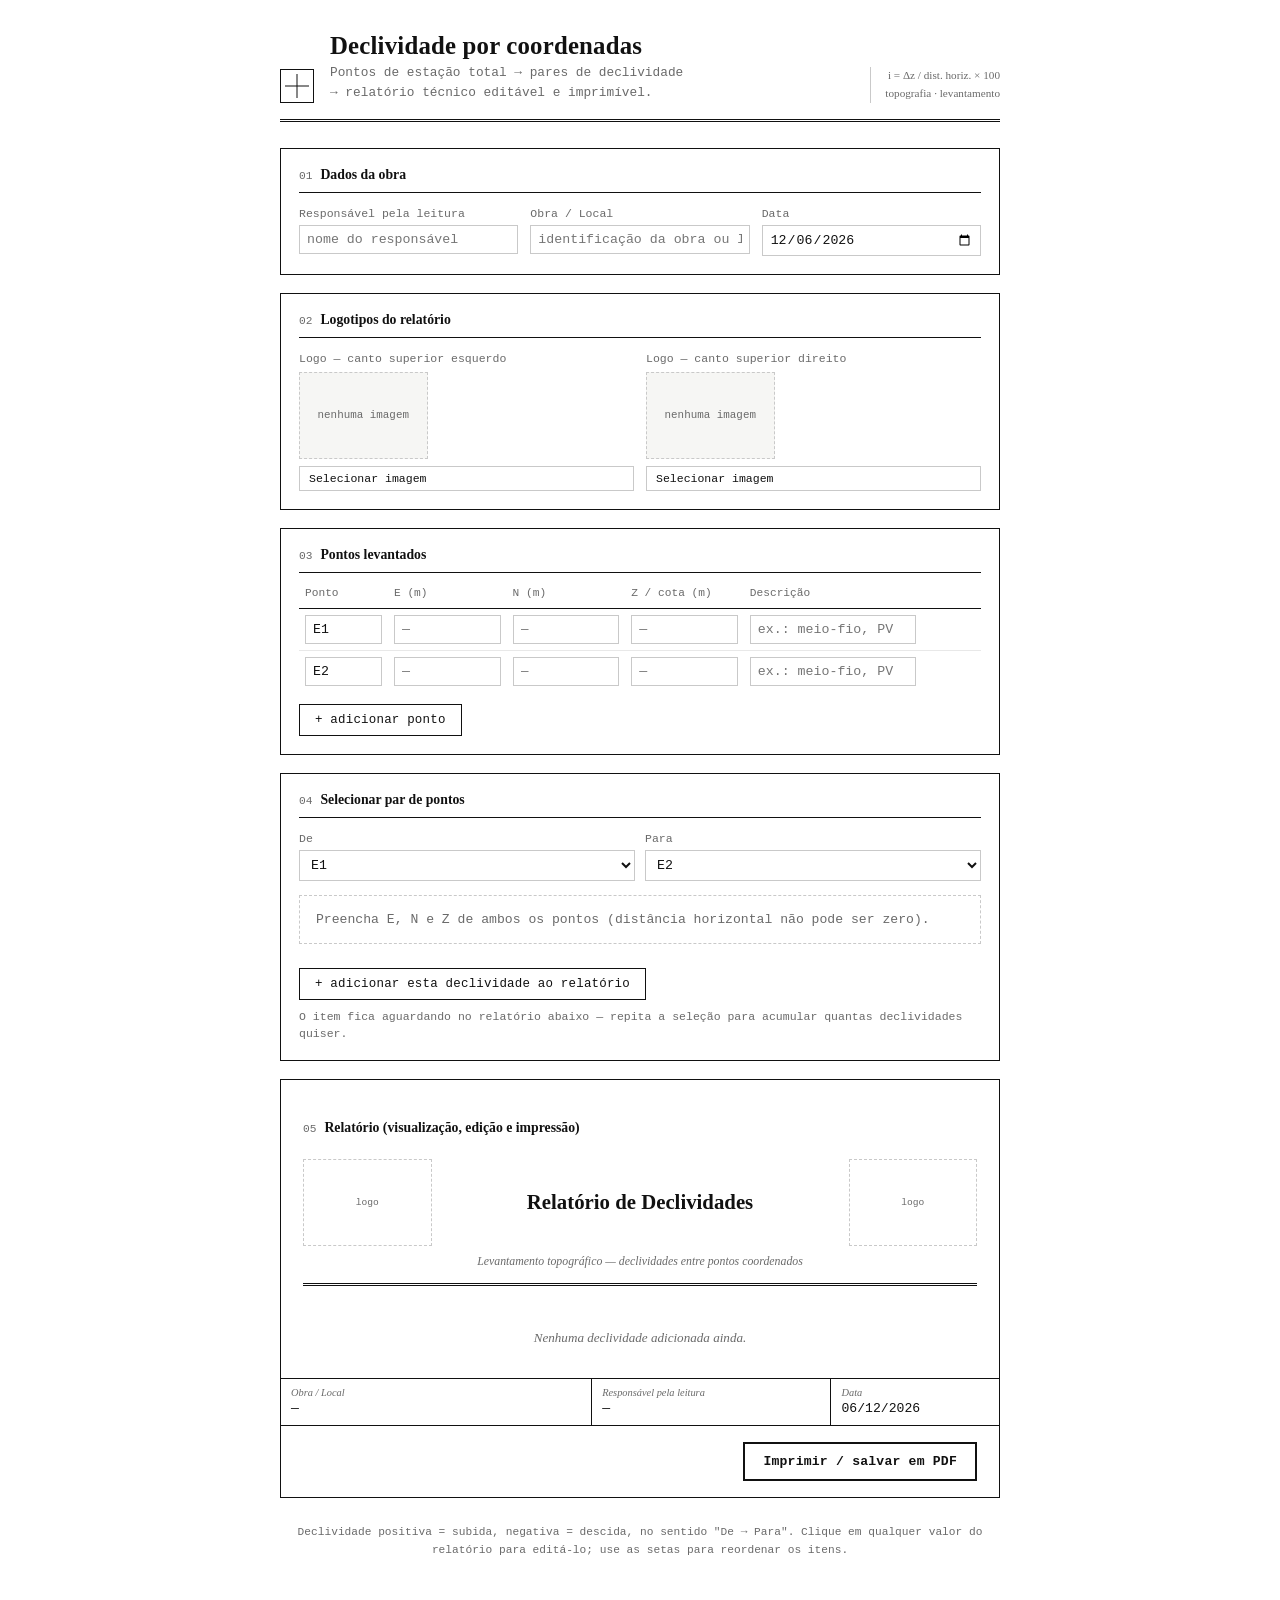
==== index.html @ 2a55e907 "Add files via upload" ====
<!DOCTYPE html>
<html lang="pt-BR">
<head>
<meta charset="UTF-8">
<title>Declividade — Estação Total</title>
<style>
  :root{
    --bg: #ffffff;
    --ink: #111111;
    --muted: #6a6a6a;
    --line: #111111;
    --line-soft: #c9c9c9;
    --hair: #e8e8e8;
    --wash: #f6f6f4;
  }
  *{box-sizing:border-box;}
  body{
    margin:0;
    background:var(--bg);
    color:var(--ink);
    font-family: 'Courier New', ui-monospace, monospace;
    padding:32px 18px 70px;
  }
  .wrap{max-width:720px;margin:0 auto;}

  header{
    margin-bottom:26px;
    padding-bottom:16px;
    border-bottom:3px double var(--line);
    display:flex;
    justify-content:space-between;
    align-items:flex-end;
    gap:16px;
    flex-wrap:wrap;
  }
  .masthead-mark{
    width:34px;height:34px;
    border:1.5px solid var(--line);
    position:relative;
    flex-shrink:0;
  }
  .masthead-mark::before, .masthead-mark::after{
    content:'';position:absolute;background:var(--line);
  }
  .masthead-mark::before{left:50%;top:4px;bottom:4px;width:1px;transform:translateX(-50%);}
  .masthead-mark::after{top:50%;left:4px;right:4px;height:1px;transform:translateY(-50%);}
  .masthead-text{flex:1;min-width:220px;}
  h1{
    font-family: Georgia, 'Times New Roman', serif;
    font-size:1.55rem;
    font-weight:700;
    color:var(--ink);
    margin:0 0 3px;
    letter-spacing:0.2px;
  }
  .sub{color:var(--muted);font-size:0.8rem;line-height:1.55;max-width:46ch;}
  .masthead-index{
    font-family:Georgia, serif;
    font-size:0.7rem;
    color:var(--muted);
    text-align:right;
    line-height:1.6;
    border-left:1px solid var(--line-soft);
    padding-left:14px;
  }

  .panel{
    background:#fff;
    border:1px solid var(--line);
    padding:18px;
    margin-bottom:18px;
  }
  .panel h2{
    font-family: Georgia, serif;
    font-size:0.86rem;
    color:var(--ink);
    margin:0 0 14px;
    font-weight:700;
    padding-bottom:9px;
    border-bottom:1px solid var(--line);
    display:flex;
    align-items:baseline;
    gap:8px;
  }
  .panel h2 .n{
    font-size:0.7rem;
    color:var(--muted);
    font-weight:400;
    font-family:'Courier New', monospace;
  }

  .field-grid{display:flex;gap:12px;flex-wrap:wrap;}
  .field-grid label{
    display:flex;flex-direction:column;gap:5px;
    font-size:0.72rem;color:var(--muted);
    flex:1;min-width:170px;
  }

  .logo-field{display:flex;flex-direction:column;gap:7px;flex:1;min-width:200px;}
  .logo-field-label{font-size:0.72rem;color:var(--muted);}
  .logo-preview{
    width:3.4cm;height:2.3cm;
    border:1px dashed var(--line-soft);
    background:var(--wash);
    display:flex;align-items:center;justify-content:center;overflow:hidden;
  }
  .logo-preview img{max-width:100%;max-height:100%;object-fit:contain;}
  .logo-preview .placeholder{font-size:0.68rem;color:var(--muted);text-align:center;padding:4px;}

  table{width:100%;border-collapse:collapse;font-size:0.83rem;}
  th{
    text-align:left;
    color:var(--muted);
    font-weight:400;
    font-size:0.7rem;
    padding:0 6px 9px;
    border-bottom:1.5px solid var(--line);
  }
  td{padding:6px 6px;}
  tr + tr td{border-top:1px solid var(--hair);}
  input[type=text], input[type=number], input[type=date]{
    width:100%;
    background:#fff;
    border:1px solid var(--line-soft);
    color:var(--ink);
    padding:6px 7px;
    font-family:inherit;
    font-size:0.83rem;
  }
  input:focus{outline:none;border-color:var(--ink);}
  .id-col{width:12%;}
  .num-col{width:16%;}
  .desc-col{width:24%;}
  .rm-col{width:8%;text-align:center;}
  button{
    font-family:inherit;
    cursor:pointer;
    border:1px solid var(--line);
    background:#fff;
    color:var(--ink);
  }
  .rm-btn{
    background:none;border:1px solid var(--line-soft);color:var(--ink);font-size:0.85rem;padding:2px 8px;
  }
  .rm-btn:hover{background:var(--ink);color:#fff;}
  .add-btn{
    margin-top:12px;
    padding:8px 15px;
    font-size:0.78rem;
    color:var(--ink);
    border:1px solid var(--line);
    letter-spacing:0.2px;
  }
  .add-btn:hover{background:var(--ink);color:#fff;}

  .pair-select{display:flex;gap:10px;margin-bottom:14px;flex-wrap:wrap;}
  .pair-select label{display:flex;flex-direction:column;gap:5px;font-size:0.72rem;color:var(--muted);flex:1;min-width:130px;}
  select{
    background:#fff;border:1px solid var(--line-soft);color:var(--ink);
    padding:6px 7px;font-family:inherit;font-size:0.83rem;
  }

  .result{
    background:var(--wash);
    border:1px solid var(--line-soft);
    padding:16px;
    margin-bottom:12px;
  }
  .result.empty{color:var(--muted);font-size:0.82rem;background:none;border-style:dashed;}
  .result-row{
    display:flex;justify-content:space-between;
    padding:6px 0;
    font-size:0.83rem;
    border-bottom:1px solid var(--hair);
  }
  .result-row:last-child{border-bottom:none;}
  .result-row .label{color:var(--muted);}
  .result-row .val{color:var(--ink);font-weight:600;}
  .headline{
    font-family:Georgia, serif;
    font-size:2.15rem;
    color:var(--ink);
    text-align:center;
    padding:2px 0 4px;
    line-height:1;
    letter-spacing:-0.5px;
  }
  .headline .unit{font-size:1.05rem;color:var(--muted);margin-left:4px;font-family:'Courier New', monospace;}
  .dir{
    text-align:center;
    font-size:0.74rem;
    color:var(--muted);
    margin-bottom:14px;
    font-style:italic;
    font-family:Georgia, serif;
  }

  .hint{font-size:0.72rem;color:var(--muted);margin-top:8px;line-height:1.5;}

  #reportPanel{padding:0;border:1.5px solid var(--line);}
  .report-inner{padding:22px 22px 0;}
  .report-header{
    margin-bottom:18px;
    padding-bottom:14px;
    border-bottom:3px double var(--line);
  }
  .report-header-top{
    display:flex;
    align-items:center;
    gap:14px;
    margin-bottom:8px;
  }
  .report-logo-box{
    flex:0 0 3.4cm;
    width:3.4cm;height:2.3cm;
    border:1px dashed var(--line-soft);
    display:flex;align-items:center;justify-content:center;overflow:hidden;
  }
  .report-logo-box img{max-width:100%;max-height:100%;object-fit:contain;}
  .report-logo-box .placeholder{font-size:0.6rem;color:var(--muted);}
  .report-title-wrap{flex:1;text-align:center;}
  .report-title{
    font-family:Georgia, serif;font-size:1.3rem;font-weight:700;
    outline:none;border-bottom:1px dashed transparent;
    display:inline-block;
  }
  .report-title:hover, .report-title:focus{border-bottom-color:var(--line-soft);}
  .report-sub{font-size:0.74rem;color:var(--muted);font-style:italic;font-family:Georgia,serif;text-align:center;}

  .entry{
    border:1px solid var(--line);
    margin-bottom:16px;
    page-break-inside:avoid;
  }
  .entry-head{
    display:flex;justify-content:space-between;align-items:center;
    background:var(--wash);
    padding:8px 12px;
    border-bottom:1px solid var(--line);
  }
  .entry-head-left{display:flex;align-items:baseline;gap:9px;}
  .entry-num{
    font-family:Georgia, serif;font-size:0.72rem;color:var(--muted);
    border:1px solid var(--line-soft);
    padding:1px 6px;
  }
  .entry-title{
    font-weight:700;font-size:0.88rem;font-family:Georgia,serif;
    outline:none;border-bottom:1px dashed transparent;
  }
  .entry-title:hover, .entry-title:focus{border-bottom-color:var(--line-soft);}
  .entry-controls{display:flex;gap:4px;}
  .entry-controls button{
    padding:3px 8px;font-size:0.74rem;border:1px solid var(--line-soft);background:#fff;
  }
  .entry-controls button:hover{background:var(--ink);color:#fff;}
  .entry-body{padding:12px 14px 14px;}
  .entry-grid{
    display:grid;
    grid-template-columns:1fr 1fr;
    gap:0 18px;
  }
  .entry-row{
    display:flex;justify-content:space-between;gap:10px;
    font-size:0.81rem;padding:5px 0;
    border-bottom:1px solid var(--hair);
  }
  .entry-row.full{grid-column:1 / -1;}
  .entry-row .label{color:var(--muted);white-space:nowrap;}
  .entry-row .val{
    color:var(--ink);font-weight:600;text-align:right;
    outline:none;border-bottom:1px dashed transparent;min-width:40px;
  }
  .entry-row .val:hover, .entry-row .val:focus{border-bottom-color:var(--line-soft);}

  .entry-extra{
    margin-top:12px;
    display:flex;
    gap:14px;
    flex-wrap:wrap;
  }
  .entry-note-wrap{flex:1;min-width:220px;display:flex;flex-direction:column;gap:6px;}
  .entry-note-label{font-size:0.7rem;color:var(--muted);font-family:Georgia,serif;font-style:italic;}
  .entry-note{
    font-size:0.8rem;color:var(--ink);
    border:1px dashed var(--line-soft);padding:9px 10px;min-height:22px;outline:none;
    flex:1;
  }
  .entry-note:empty:before{content:'observações (clique para editar)';color:var(--muted);}

  .photo-wrap{display:flex;flex-direction:column;gap:6px;}
  .photo-label{font-size:0.7rem;color:var(--muted);font-family:Georgia,serif;font-style:italic;}
  .photo-box{
    width:9cm;height:6cm;
    max-width:100%;
    border:1px solid var(--line);
    background:var(--wash);
    display:flex;align-items:center;justify-content:center;
    overflow:hidden;
    position:relative;
  }
  .photo-box img{width:100%;height:100%;object-fit:cover;display:block;}
  .photo-box .placeholder{color:var(--muted);font-size:0.72rem;text-align:center;padding:8px;}
  .photo-controls{display:flex;gap:6px;flex-wrap:wrap;}
  .photo-controls label.btn, .photo-controls button{
    font-size:0.72rem;padding:5px 9px;border:1px solid var(--line-soft);background:#fff;cursor:pointer;color:var(--ink);
  }
  .photo-controls label.btn:hover, .photo-controls button:hover{background:var(--ink);color:#fff;}
  .photo-controls input[type=file]{display:none;}

  .report-empty{color:var(--muted);font-size:0.82rem;text-align:center;padding:26px 0;font-style:italic;font-family:Georgia,serif;}

  .title-block{
    border-top:1.5px solid var(--line);
    display:grid;
    grid-template-columns:1.3fr 1fr 0.7fr;
    margin-top:6px;
  }
  .title-block .tb-cell{
    border-right:1px solid var(--line);
    border-bottom:1px solid var(--line);
    padding:8px 10px;
  }
  .title-block .tb-cell:last-child{border-right:none;}
  .tb-label{font-size:0.65rem;color:var(--muted);margin-bottom:3px;font-family:Georgia,serif;font-style:italic;}
  .tb-val{font-size:0.82rem;color:var(--ink);outline:none;border-bottom:1px dashed transparent;min-height:16px;}
  .tb-val:hover, .tb-val:focus{border-bottom-color:var(--line-soft);}

  .print-bar{
    padding:16px 22px;
    display:flex;
    justify-content:flex-end;
  }
  .print-btn{
    padding:10px 18px;
    font-size:0.82rem;
    font-weight:700;
    border:2px solid var(--line);
    letter-spacing:0.2px;
  }
  .print-btn:hover{background:var(--ink);color:#fff;}

  footer{color:var(--muted);font-size:0.7rem;text-align:center;margin-top:26px;line-height:1.6;}

  @page{
    size: A4;
    margin: 16mm 14mm;
  }
  @media print{
    *{-webkit-print-color-adjust:exact;print-color-adjust:exact;}
    html, body{width:210mm;background:#fff;}
    body{padding:0;margin:0;font-size:10.5pt;}
    .wrap{max-width:none;width:100%;margin:0;}
    .no-print{display:none !important;}
    .panel{border:none;padding:0;margin:0;}
    header{display:none;}
    .entry-controls{display:none !important;}
    #reportPanel{border:none;}
    .report-inner{padding:0;}
    .report-header{page-break-after:avoid;}
    .report-title, .entry-title, .val, .tb-val, .entry-note{border-bottom:none !important;}
    .entry{border:1px solid #000;page-break-inside:avoid;break-inside:avoid;}
    .entry-head{background:#fff;}
    .print-bar{display:none;}
    .photo-box{background:#fff;}
    .photo-wrap, .entry-note-wrap{page-break-inside:avoid;break-inside:avoid;}
    .entry-extra{flex-wrap:wrap;}
    .title-block{page-break-inside:avoid;break-inside:avoid;}
    .headline{font-size:1.7rem;}
    .report-logo-box{border:none;}
    .report-logo-box .placeholder{display:none;}
  }
</style>
</head>
<body>
<div class="wrap">
  <header>
    <div class="masthead-mark"></div>
    <div class="masthead-text">
      <h1>Declividade por coordenadas</h1>
      <div class="sub">Pontos de estação total → pares de declividade → relatório técnico editável e imprimível.</div>
    </div>
    <div class="masthead-index">i = Δz / dist. horiz. × 100<br>topografia · levantamento</div>
  </header>

  <div class="panel no-print">
    <h2><span class="n">01</span>Dados da obra</h2>
    <div class="field-grid">
      <label>Responsável pela leitura
        <input type="text" id="inpResponsavel" placeholder="nome do responsável">
      </label>
      <label>Obra / Local
        <input type="text" id="inpObra" placeholder="identificação da obra ou local">
      </label>
      <label>Data
        <input type="date" id="inpData">
      </label>
    </div>
  </div>

  <div class="panel no-print">
    <h2><span class="n">02</span>Logotipos do relatório</h2>
    <div class="field-grid">
      <div class="logo-field">
        <div class="logo-field-label">Logo — canto superior esquerdo</div>
        <div class="logo-preview" id="logoLeftPreview"><span class="placeholder">nenhuma imagem</span></div>
        <div class="photo-controls">
          <label class="btn">Selecionar imagem
            <input type="file" accept="image/*" id="logoLeftInput">
          </label>
          <button type="button" id="logoLeftRemove" style="display:none;">Remover</button>
        </div>
      </div>
      <div class="logo-field">
        <div class="logo-field-label">Logo — canto superior direito</div>
        <div class="logo-preview" id="logoRightPreview"><span class="placeholder">nenhuma imagem</span></div>
        <div class="photo-controls">
          <label class="btn">Selecionar imagem
            <input type="file" accept="image/*" id="logoRightInput">
          </label>
          <button type="button" id="logoRightRemove" style="display:none;">Remover</button>
        </div>
      </div>
    </div>
  </div>

  <div class="panel no-print">
    <h2><span class="n">03</span>Pontos levantados</h2>
    <table>
      <thead>
        <tr>
          <th class="id-col">Ponto</th>
          <th class="num-col">E (m)</th>
          <th class="num-col">N (m)</th>
          <th class="num-col">Z / cota (m)</th>
          <th class="desc-col">Descrição</th>
          <th class="rm-col"></th>
        </tr>
      </thead>
      <tbody id="pointsBody"></tbody>
    </table>
    <button class="add-btn" id="addPoint">+ adicionar ponto</button>
  </div>

  <div class="panel no-print">
    <h2><span class="n">04</span>Selecionar par de pontos</h2>
    <div class="pair-select">
      <label>De
        <select id="selA"></select>
      </label>
      <label>Para
        <select id="selB"></select>
      </label>
    </div>
    <div class="result empty" id="pairResult">Cadastre pelo menos 2 pontos com E, N e Z preenchidos.</div>
    <button class="add-btn" id="addToReport">+ adicionar esta declividade ao relatório</button>
    <div class="hint">O item fica aguardando no relatório abaixo — repita a seleção para acumular quantas declividades quiser.</div>
  </div>

  <div class="panel" id="reportPanel">
    <div class="report-inner">
      <h2 class="no-print" style="border:none;padding-top:18px;"><span class="n">05</span>Relatório (visualização, edição e impressão)</h2>
      <div class="report-header">
        <div class="report-header-top">
          <div class="report-logo-box" id="reportLogoLeft"><span class="placeholder">logo</span></div>
          <div class="report-title-wrap">
            <div class="report-title" contenteditable="true">Relatório de Declividades</div>
          </div>
          <div class="report-logo-box" id="reportLogoRight"><span class="placeholder">logo</span></div>
        </div>
        <div class="report-sub">Levantamento topográfico — declividades entre pontos coordenados</div>
      </div>
      <div id="entriesList"></div>
      <div class="report-empty" id="reportEmptyMsg">Nenhuma declividade adicionada ainda.</div>
    </div>
    <div class="title-block" id="titleBlock">
      <div class="tb-cell">
        <div class="tb-label">Obra / Local</div>
        <div class="tb-val" contenteditable="true" id="tbObra">—</div>
      </div>
      <div class="tb-cell">
        <div class="tb-label">Responsável pela leitura</div>
        <div class="tb-val" contenteditable="true" id="tbResp">—</div>
      </div>
      <div class="tb-cell">
        <div class="tb-label">Data</div>
        <div class="tb-val" contenteditable="true" id="tbData">—</div>
      </div>
    </div>
    <div class="print-bar no-print">
      <button class="print-btn" id="printBtn">Imprimir / salvar em PDF</button>
    </div>
  </div>

  <footer class="no-print">Declividade positiva = subida, negativa = descida, no sentido "De → Para". Clique em qualquer valor do relatório para editá-lo; use as setas para reordenar os itens.</footer>
</div>

<script>
let points = [
  {id:'E1', e:'', n:'', z:'', desc:''},
  {id:'E2', e:'', n:'', z:'', desc:''}
];
let entries = [];
let entryCounter = 0;

const pointsBody = document.getElementById('pointsBody');
const addBtn = document.getElementById('addPoint');
const selA = document.getElementById('selA');
const selB = document.getElementById('selB');
const pairResult = document.getElementById('pairResult');
const addToReportBtn = document.getElementById('addToReport');
const entriesList = document.getElementById('entriesList');
const reportEmptyMsg = document.getElementById('reportEmptyMsg');
const printBtn = document.getElementById('printBtn');

const inpResponsavel = document.getElementById('inpResponsavel');
const inpObra = document.getElementById('inpObra');
const inpData = document.getElementById('inpData');
const tbObra = document.getElementById('tbObra');
const tbResp = document.getElementById('tbResp');
const tbData = document.getElementById('tbData');

const todayISO = new Date().toISOString().slice(0,10);
inpData.value = todayISO;
tbData.textContent = new Date().toLocaleDateString('pt-BR');

function syncTitleBlock(){
  tbObra.textContent = inpObra.value.trim() || '—';
  tbResp.textContent = inpResponsavel.value.trim() || '—';
  if(inpData.value){
    const [y,m,d] = inpData.value.split('-');
    tbData.textContent = `${d}/${m}/${y}`;
  } else {
    tbData.textContent = '—';
  }
}
inpResponsavel.addEventListener('input', syncTitleBlock);
inpObra.addEventListener('input', syncTitleBlock);
inpData.addEventListener('input', syncTitleBlock);
syncTitleBlock();

function setupLogoField(inputId, removeId, previewId, reportBoxId){
  const input = document.getElementById(inputId);
  const removeBtn = document.getElementById(removeId);
  const preview = document.getElementById(previewId);
  const reportBox = document.getElementById(reportBoxId);

  function apply(dataUrl){
    if(dataUrl){
      preview.innerHTML = `<img src="${dataUrl}" alt="logo">`;
      reportBox.innerHTML = `<img src="${dataUrl}" alt="logo">`;
      removeBtn.style.display = '';
    } else {
      preview.innerHTML = `<span class="placeholder">nenhuma imagem</span>`;
      reportBox.innerHTML = `<span class="placeholder">logo</span>`;
      removeBtn.style.display = 'none';
    }
  }

  input.addEventListener('change', e => {
    const file = e.target.files[0];
    if(!file) return;
    const reader = new FileReader();
    reader.onload = ev => apply(ev.target.result);
    reader.readAsDataURL(file);
  });

  removeBtn.addEventListener('click', () => {
    input.value = '';
    apply(null);
  });
}

setupLogoField('logoLeftInput', 'logoLeftRemove', 'logoLeftPreview', 'reportLogoLeft');
setupLogoField('logoRightInput', 'logoRightRemove', 'logoRightPreview', 'reportLogoRight');

function renderTable(){
  pointsBody.innerHTML = '';
  points.forEach((p, i) => {
    const tr = document.createElement('tr');
    tr.innerHTML = `
      <td><input type="text" data-i="${i}" data-f="id" value="${p.id}"></td>
      <td><input type="number" step="any" data-i="${i}" data-f="e" value="${p.e}" placeholder="—"></td>
      <td><input type="number" step="any" data-i="${i}" data-f="n" value="${p.n}" placeholder="—"></td>
      <td><input type="number" step="any" data-i="${i}" data-f="z" value="${p.z}" placeholder="—"></td>
      <td><input type="text" data-i="${i}" data-f="desc" value="${p.desc}" placeholder="ex.: meio-fio, PV"></td>
      <td class="rm-col">${points.length > 2 ? `<button class="rm-btn" data-i="${i}">✕</button>` : ''}</td>
    `;
    pointsBody.appendChild(tr);
  });

  pointsBody.querySelectorAll('input').forEach(inp => {
    inp.addEventListener('input', e => {
      const i = +e.target.dataset.i;
      const f = e.target.dataset.f;
      points[i][f] = e.target.value;
      if(f !== 'id' && f !== 'desc'){ recomputePair(); }
      if(f === 'id'){ renderSelects(); }
    });
  });
  pointsBody.querySelectorAll('.rm-btn').forEach(btn => {
    btn.addEventListener('click', e => {
      const i = +e.target.dataset.i;
      points.splice(i,1);
      renderTable();
      renderSelects();
      recomputePair();
    });
  });
}

function renderSelects(){
  const prevA = selA.value, prevB = selB.value;
  const opts = points.map((p,i) => `<option value="${i}">${p.id || '(sem nome) #'+(i+1)}</option>`).join('');
  selA.innerHTML = opts;
  selB.innerHTML = opts;
  if(points.length > 1){
    selA.value = prevA && +prevA < points.length ? prevA : 0;
    selB.value = prevB && +prevB < points.length ? prevB : points.length - 1;
  }
}

function calc(p1, p2){
  const e1=parseFloat(p1.e), n1=parseFloat(p1.n), z1=parseFloat(p1.z);
  const e2=parseFloat(p2.e), n2=parseFloat(p2.n), z2=parseFloat(p2.z);
  if([e1,n1,z1,e2,n2,z2].some(v => isNaN(v))) return null;
  const dE = e2-e1, dN = n2-n1, dZ = z2-z1;
  const distH = Math.sqrt(dE*dE + dN*dN);
  if(distH === 0) return null;
  const distIncl = Math.sqrt(distH*distH + dZ*dZ);
  const pct = (dZ/distH)*100;
  const deg = Math.atan(dZ/distH) * 180 / Math.PI;
  return {dE,dN,dZ,distH,distIncl,pct,deg};
}

function fmt(n, d=3){ return n.toFixed(d); }

let currentPairCalc = null;

function recomputePair(){
  const iA = +selA.value, iB = +selB.value;
  const pA = points[iA], pB = points[iB];
  currentPairCalc = null;
  if(!pA || !pB || isNaN(iA) || isNaN(iB)){
    pairResult.className = 'result empty';
    pairResult.innerHTML = 'Selecione dois pontos válidos.';
    return;
  }
  const r = calc(pA, pB);
  if(!r){
    pairResult.className = 'result empty';
    pairResult.innerHTML = 'Preencha E, N e Z de ambos os pontos (distância horizontal não pode ser zero).';
    return;
  }
  currentPairCalc = {r, pA:{...pA}, pB:{...pB}};
  const dirLabel = r.pct > 0 ? 'subida' : (r.pct < 0 ? 'descida' : 'nível');
  pairResult.className = 'result';
  pairResult.innerHTML = `
    <div class="headline">${fmt(Math.abs(r.pct),2)}<span class="unit">%</span></div>
    <div class="dir">${dirLabel} de ${pA.id || iA} para ${pB.id || iB}</div>
    <div class="result-row"><span class="label">Ângulo (inclinação)</span><span class="val">${fmt(r.deg,2)}°</span></div>
    <div class="result-row"><span class="label">Desnível (Δz)</span><span class="val">${fmt(r.dZ,3)} m</span></div>
    <div class="result-row"><span class="label">Distância horizontal</span><span class="val">${fmt(r.distH,3)} m</span></div>
    <div class="result-row"><span class="label">Distância horizontal inclinada</span><span class="val">${fmt(r.distIncl,3)} m</span></div>
  `;
}

function addToReport(){
  if(!currentPairCalc) return;
  entryCounter++;
  const {r, pA, pB} = currentPairCalc;
  entries.push({
    key: entryCounter,
    idA: pA.id, idB: pB.id,
    eA: pA.e, nA: pA.n, zA: pA.z, descA: pA.desc,
    eB: pB.e, nB: pB.n, zB: pB.z, descB: pB.desc,
    pct: r.pct, deg: r.deg, dZ: r.dZ, distH: r.distH, distIncl: r.distIncl,
    note: '',
    photo: null
  });
  renderEntries();
}

function moveEntry(idx, dir){
  const newIdx = idx + dir;
  if(newIdx < 0 || newIdx >= entries.length) return;
  const tmp = entries[idx];
  entries[idx] = entries[newIdx];
  entries[newIdx] = tmp;
  renderEntries();
}

function removeEntry(idx){
  entries.splice(idx,1);
  renderEntries();
}

function renderEntries(){
  entriesList.innerHTML = '';
  reportEmptyMsg.style.display = entries.length ? 'none' : 'block';

  entries.forEach((en, idx) => {
    const dirLabel = en.pct > 0 ? 'subida' : (en.pct < 0 ? 'descida' : 'nível');
    const descA = en.descA ? ` (${en.descA})` : '';
    const descB = en.descB ? ` (${en.descB})` : '';
    const div = document.createElement('div');
    div.className = 'entry';
    div.innerHTML = `
      <div class="entry-head">
        <div class="entry-head-left">
          <span class="entry-num">Nº ${String(idx+1).padStart(2,'0')}</span>
          <div class="entry-title" contenteditable="true">${en.idA} → ${en.idB}</div>
        </div>
        <div class="entry-controls no-print">
          <button data-act="up" data-idx="${idx}" title="Mover para cima">↑</button>
          <button data-act="down" data-idx="${idx}" title="Mover para baixo">↓</button>
          <button data-act="del" data-idx="${idx}" title="Remover">✕</button>
        </div>
      </div>
      <div class="entry-body">
        <div class="entry-grid">
          <div class="entry-row full"><span class="label">Coordenadas ${en.idA}${descA}</span><span class="val" contenteditable="true">E ${fmt(+en.eA,3)} / N ${fmt(+en.nA,3)} / Z ${fmt(+en.zA,3)}</span></div>
          <div class="entry-row full"><span class="label">Coordenadas ${en.idB}${descB}</span><span class="val" contenteditable="true">E ${fmt(+en.eB,3)} / N ${fmt(+en.nB,3)} / Z ${fmt(+en.zB,3)}</span></div>
          <div class="entry-row"><span class="label">Declividade</span><span class="val" contenteditable="true">${en.pct>0?'+':''}${fmt(en.pct,2)}%</span></div>
          <div class="entry-row"><span class="label">Sentido</span><span class="val" contenteditable="true">${dirLabel}</span></div>
          <div class="entry-row"><span class="label">Inclinação</span><span class="val" contenteditable="true">${fmt(en.deg,2)}°</span></div>
          <div class="entry-row"><span class="label">Desnível (Δz)</span><span class="val" contenteditable="true">${fmt(en.dZ,3)} m</span></div>
          <div class="entry-row"><span class="label">Dist. horizontal</span><span class="val" contenteditable="true">${fmt(en.distH,3)} m</span></div>
          <div class="entry-row"><span class="label">Dist. horiz. inclinada</span><span class="val" contenteditable="true">${fmt(en.distIncl,3)} m</span></div>
        </div>
        <div class="entry-extra">
          <div class="entry-note-wrap">
            <div class="entry-note-label">Observações</div>
            <div class="entry-note" contenteditable="true">${en.note || ''}</div>
          </div>
          <div class="photo-wrap">
            <div class="photo-label">Foto (9 × 6 cm)</div>
            <div class="photo-box" data-idx="${idx}">
              ${en.photo ? `<img src="${en.photo}" alt="Foto do trecho">` : `<span class="placeholder">Nenhuma foto</span>`}
            </div>
            <div class="photo-controls no-print">
              <label class="btn">Câmera
                <input type="file" accept="image/*" capture="environment" data-idx="${idx}" data-mode="camera">
              </label>
              <label class="btn">Arquivo
                <input type="file" accept="image/*" data-idx="${idx}" data-mode="file">
              </label>
              ${en.photo ? `<button data-act="rmphoto" data-idx="${idx}" type="button">Remover foto</button>` : ''}
            </div>
          </div>
        </div>
      </div>
    `;
    entriesList.appendChild(div);
  });

  entriesList.querySelectorAll('button[data-act]').forEach(btn => {
    btn.addEventListener('click', e => {
      const idx = +e.target.dataset.idx;
      const act = e.target.dataset.act;
      if(act === 'up') moveEntry(idx, -1);
      else if(act === 'down') moveEntry(idx, 1);
      else if(act === 'del') removeEntry(idx);
      else if(act === 'rmphoto'){ entries[idx].photo = null; renderEntries(); }
    });
  });

  entriesList.querySelectorAll('input[type=file]').forEach(inp => {
    inp.addEventListener('change', e => {
      const idx = +e.target.dataset.idx;
      const file = e.target.files[0];
      if(!file) return;
      const reader = new FileReader();
      reader.onload = ev => {
        entries[idx].photo = ev.target.result;
        renderEntries();
      };
      reader.readAsDataURL(file);
    });
  });

  entriesList.querySelectorAll('.entry-note').forEach((el, i) => {
    el.addEventListener('input', () => { entries[i].note = el.innerHTML; });
  });
}

addBtn.addEventListener('click', () => {
  points.push({id:'E'+(points.length+1), e:'', n:'', z:'', desc:''});
  renderTable();
  renderSelects();
  recomputePair();
});

selA.addEventListener('change', recomputePair);
selB.addEventListener('change', recomputePair);
addToReportBtn.addEventListener('click', addToReport);
printBtn.addEventListener('click', () => window.print());

renderTable();
renderSelects();
recomputePair();
renderEntries();
</script>
</body>
</html>
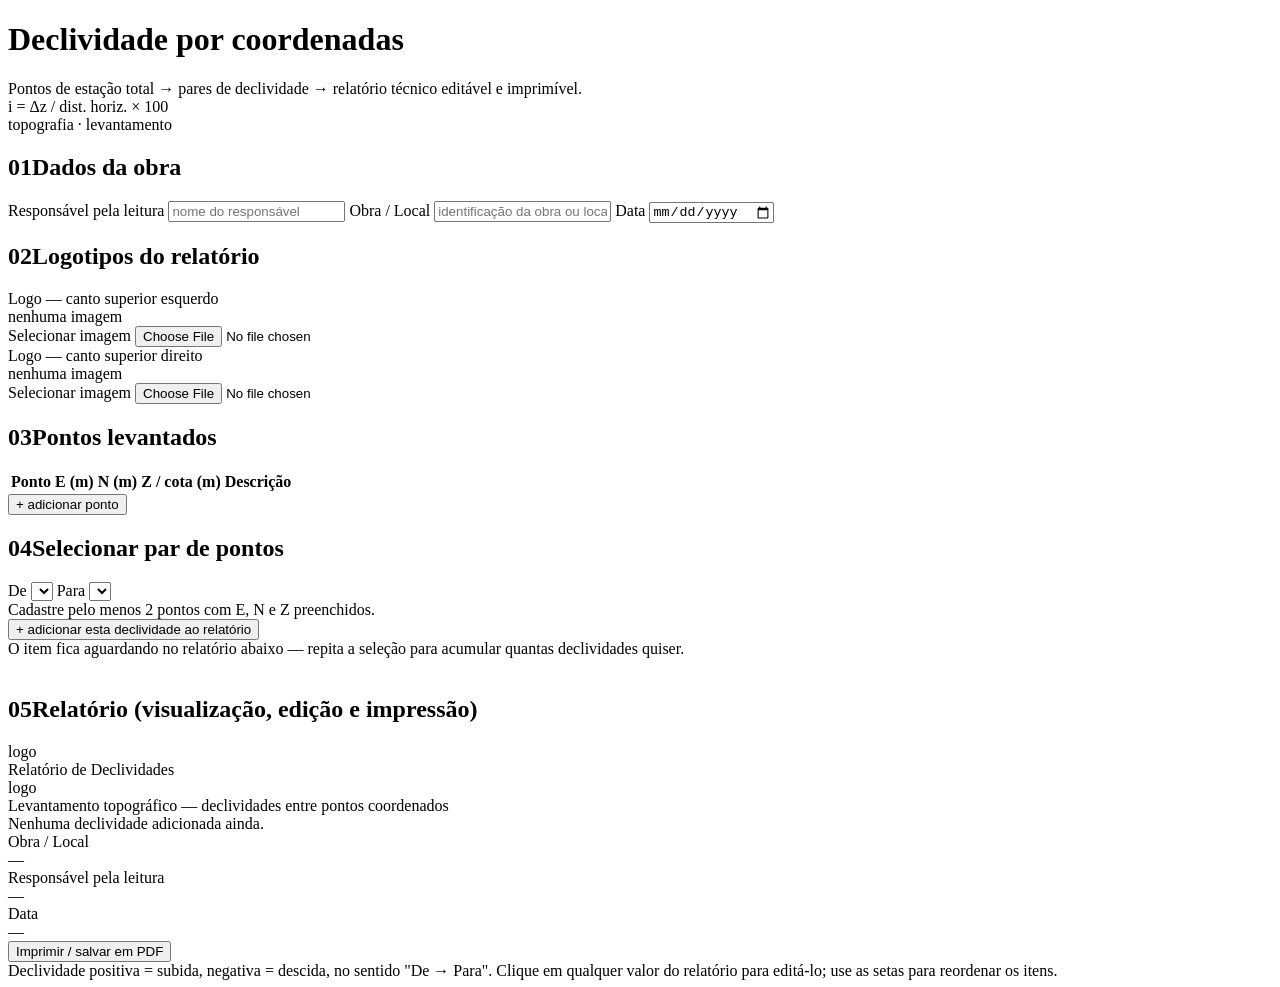
==== commit f058d5a1: "Add files via upload" ====
--- a/index.html
+++ b/index.html
@@ -3,374 +3,7 @@
 <head>
 <meta charset="UTF-8">
 <title>Declividade — Estação Total</title>
-<style>
-  :root{
-    --bg: #ffffff;
-    --ink: #111111;
-    --muted: #6a6a6a;
-    --line: #111111;
-    --line-soft: #c9c9c9;
-    --hair: #e8e8e8;
-    --wash: #f6f6f4;
-  }
-  *{box-sizing:border-box;}
-  body{
-    margin:0;
-    background:var(--bg);
-    color:var(--ink);
-    font-family: 'Courier New', ui-monospace, monospace;
-    padding:32px 18px 70px;
-  }
-  .wrap{max-width:720px;margin:0 auto;}
-
-  header{
-    margin-bottom:26px;
-    padding-bottom:16px;
-    border-bottom:3px double var(--line);
-    display:flex;
-    justify-content:space-between;
-    align-items:flex-end;
-    gap:16px;
-    flex-wrap:wrap;
-  }
-  .masthead-mark{
-    width:34px;height:34px;
-    border:1.5px solid var(--line);
-    position:relative;
-    flex-shrink:0;
-  }
-  .masthead-mark::before, .masthead-mark::after{
-    content:'';position:absolute;background:var(--line);
-  }
-  .masthead-mark::before{left:50%;top:4px;bottom:4px;width:1px;transform:translateX(-50%);}
-  .masthead-mark::after{top:50%;left:4px;right:4px;height:1px;transform:translateY(-50%);}
-  .masthead-text{flex:1;min-width:220px;}
-  h1{
-    font-family: Georgia, 'Times New Roman', serif;
-    font-size:1.55rem;
-    font-weight:700;
-    color:var(--ink);
-    margin:0 0 3px;
-    letter-spacing:0.2px;
-  }
-  .sub{color:var(--muted);font-size:0.8rem;line-height:1.55;max-width:46ch;}
-  .masthead-index{
-    font-family:Georgia, serif;
-    font-size:0.7rem;
-    color:var(--muted);
-    text-align:right;
-    line-height:1.6;
-    border-left:1px solid var(--line-soft);
-    padding-left:14px;
-  }
-
-  .panel{
-    background:#fff;
-    border:1px solid var(--line);
-    padding:18px;
-    margin-bottom:18px;
-  }
-  .panel h2{
-    font-family: Georgia, serif;
-    font-size:0.86rem;
-    color:var(--ink);
-    margin:0 0 14px;
-    font-weight:700;
-    padding-bottom:9px;
-    border-bottom:1px solid var(--line);
-    display:flex;
-    align-items:baseline;
-    gap:8px;
-  }
-  .panel h2 .n{
-    font-size:0.7rem;
-    color:var(--muted);
-    font-weight:400;
-    font-family:'Courier New', monospace;
-  }
-
-  .field-grid{display:flex;gap:12px;flex-wrap:wrap;}
-  .field-grid label{
-    display:flex;flex-direction:column;gap:5px;
-    font-size:0.72rem;color:var(--muted);
-    flex:1;min-width:170px;
-  }
-
-  .logo-field{display:flex;flex-direction:column;gap:7px;flex:1;min-width:200px;}
-  .logo-field-label{font-size:0.72rem;color:var(--muted);}
-  .logo-preview{
-    width:3.4cm;height:2.3cm;
-    border:1px dashed var(--line-soft);
-    background:var(--wash);
-    display:flex;align-items:center;justify-content:center;overflow:hidden;
-  }
-  .logo-preview img{max-width:100%;max-height:100%;object-fit:contain;}
-  .logo-preview .placeholder{font-size:0.68rem;color:var(--muted);text-align:center;padding:4px;}
-
-  table{width:100%;border-collapse:collapse;font-size:0.83rem;}
-  th{
-    text-align:left;
-    color:var(--muted);
-    font-weight:400;
-    font-size:0.7rem;
-    padding:0 6px 9px;
-    border-bottom:1.5px solid var(--line);
-  }
-  td{padding:6px 6px;}
-  tr + tr td{border-top:1px solid var(--hair);}
-  input[type=text], input[type=number], input[type=date]{
-    width:100%;
-    background:#fff;
-    border:1px solid var(--line-soft);
-    color:var(--ink);
-    padding:6px 7px;
-    font-family:inherit;
-    font-size:0.83rem;
-  }
-  input:focus{outline:none;border-color:var(--ink);}
-  .id-col{width:12%;}
-  .num-col{width:16%;}
-  .desc-col{width:24%;}
-  .rm-col{width:8%;text-align:center;}
-  button{
-    font-family:inherit;
-    cursor:pointer;
-    border:1px solid var(--line);
-    background:#fff;
-    color:var(--ink);
-  }
-  .rm-btn{
-    background:none;border:1px solid var(--line-soft);color:var(--ink);font-size:0.85rem;padding:2px 8px;
-  }
-  .rm-btn:hover{background:var(--ink);color:#fff;}
-  .add-btn{
-    margin-top:12px;
-    padding:8px 15px;
-    font-size:0.78rem;
-    color:var(--ink);
-    border:1px solid var(--line);
-    letter-spacing:0.2px;
-  }
-  .add-btn:hover{background:var(--ink);color:#fff;}
-
-  .pair-select{display:flex;gap:10px;margin-bottom:14px;flex-wrap:wrap;}
-  .pair-select label{display:flex;flex-direction:column;gap:5px;font-size:0.72rem;color:var(--muted);flex:1;min-width:130px;}
-  select{
-    background:#fff;border:1px solid var(--line-soft);color:var(--ink);
-    padding:6px 7px;font-family:inherit;font-size:0.83rem;
-  }
-
-  .result{
-    background:var(--wash);
-    border:1px solid var(--line-soft);
-    padding:16px;
-    margin-bottom:12px;
-  }
-  .result.empty{color:var(--muted);font-size:0.82rem;background:none;border-style:dashed;}
-  .result-row{
-    display:flex;justify-content:space-between;
-    padding:6px 0;
-    font-size:0.83rem;
-    border-bottom:1px solid var(--hair);
-  }
-  .result-row:last-child{border-bottom:none;}
-  .result-row .label{color:var(--muted);}
-  .result-row .val{color:var(--ink);font-weight:600;}
-  .headline{
-    font-family:Georgia, serif;
-    font-size:2.15rem;
-    color:var(--ink);
-    text-align:center;
-    padding:2px 0 4px;
-    line-height:1;
-    letter-spacing:-0.5px;
-  }
-  .headline .unit{font-size:1.05rem;color:var(--muted);margin-left:4px;font-family:'Courier New', monospace;}
-  .dir{
-    text-align:center;
-    font-size:0.74rem;
-    color:var(--muted);
-    margin-bottom:14px;
-    font-style:italic;
-    font-family:Georgia, serif;
-  }
-
-  .hint{font-size:0.72rem;color:var(--muted);margin-top:8px;line-height:1.5;}
-
-  #reportPanel{padding:0;border:1.5px solid var(--line);}
-  .report-inner{padding:22px 22px 0;}
-  .report-header{
-    margin-bottom:18px;
-    padding-bottom:14px;
-    border-bottom:3px double var(--line);
-  }
-  .report-header-top{
-    display:flex;
-    align-items:center;
-    gap:14px;
-    margin-bottom:8px;
-  }
-  .report-logo-box{
-    flex:0 0 3.4cm;
-    width:3.4cm;height:2.3cm;
-    border:1px dashed var(--line-soft);
-    display:flex;align-items:center;justify-content:center;overflow:hidden;
-  }
-  .report-logo-box img{max-width:100%;max-height:100%;object-fit:contain;}
-  .report-logo-box .placeholder{font-size:0.6rem;color:var(--muted);}
-  .report-title-wrap{flex:1;text-align:center;}
-  .report-title{
-    font-family:Georgia, serif;font-size:1.3rem;font-weight:700;
-    outline:none;border-bottom:1px dashed transparent;
-    display:inline-block;
-  }
-  .report-title:hover, .report-title:focus{border-bottom-color:var(--line-soft);}
-  .report-sub{font-size:0.74rem;color:var(--muted);font-style:italic;font-family:Georgia,serif;text-align:center;}
-
-  .entry{
-    border:1px solid var(--line);
-    margin-bottom:16px;
-    page-break-inside:avoid;
-  }
-  .entry-head{
-    display:flex;justify-content:space-between;align-items:center;
-    background:var(--wash);
-    padding:8px 12px;
-    border-bottom:1px solid var(--line);
-  }
-  .entry-head-left{display:flex;align-items:baseline;gap:9px;}
-  .entry-num{
-    font-family:Georgia, serif;font-size:0.72rem;color:var(--muted);
-    border:1px solid var(--line-soft);
-    padding:1px 6px;
-  }
-  .entry-title{
-    font-weight:700;font-size:0.88rem;font-family:Georgia,serif;
-    outline:none;border-bottom:1px dashed transparent;
-  }
-  .entry-title:hover, .entry-title:focus{border-bottom-color:var(--line-soft);}
-  .entry-controls{display:flex;gap:4px;}
-  .entry-controls button{
-    padding:3px 8px;font-size:0.74rem;border:1px solid var(--line-soft);background:#fff;
-  }
-  .entry-controls button:hover{background:var(--ink);color:#fff;}
-  .entry-body{padding:12px 14px 14px;}
-  .entry-grid{
-    display:grid;
-    grid-template-columns:1fr 1fr;
-    gap:0 18px;
-  }
-  .entry-row{
-    display:flex;justify-content:space-between;gap:10px;
-    font-size:0.81rem;padding:5px 0;
-    border-bottom:1px solid var(--hair);
-  }
-  .entry-row.full{grid-column:1 / -1;}
-  .entry-row .label{color:var(--muted);white-space:nowrap;}
-  .entry-row .val{
-    color:var(--ink);font-weight:600;text-align:right;
-    outline:none;border-bottom:1px dashed transparent;min-width:40px;
-  }
-  .entry-row .val:hover, .entry-row .val:focus{border-bottom-color:var(--line-soft);}
-
-  .entry-extra{
-    margin-top:12px;
-    display:flex;
-    gap:14px;
-    flex-wrap:wrap;
-  }
-  .entry-note-wrap{flex:1;min-width:220px;display:flex;flex-direction:column;gap:6px;}
-  .entry-note-label{font-size:0.7rem;color:var(--muted);font-family:Georgia,serif;font-style:italic;}
-  .entry-note{
-    font-size:0.8rem;color:var(--ink);
-    border:1px dashed var(--line-soft);padding:9px 10px;min-height:22px;outline:none;
-    flex:1;
-  }
-  .entry-note:empty:before{content:'observações (clique para editar)';color:var(--muted);}
-
-  .photo-wrap{display:flex;flex-direction:column;gap:6px;}
-  .photo-label{font-size:0.7rem;color:var(--muted);font-family:Georgia,serif;font-style:italic;}
-  .photo-box{
-    width:9cm;height:6cm;
-    max-width:100%;
-    border:1px solid var(--line);
-    background:var(--wash);
-    display:flex;align-items:center;justify-content:center;
-    overflow:hidden;
-    position:relative;
-  }
-  .photo-box img{width:100%;height:100%;object-fit:cover;display:block;}
-  .photo-box .placeholder{color:var(--muted);font-size:0.72rem;text-align:center;padding:8px;}
-  .photo-controls{display:flex;gap:6px;flex-wrap:wrap;}
-  .photo-controls label.btn, .photo-controls button{
-    font-size:0.72rem;padding:5px 9px;border:1px solid var(--line-soft);background:#fff;cursor:pointer;color:var(--ink);
-  }
-  .photo-controls label.btn:hover, .photo-controls button:hover{background:var(--ink);color:#fff;}
-  .photo-controls input[type=file]{display:none;}
-
-  .report-empty{color:var(--muted);font-size:0.82rem;text-align:center;padding:26px 0;font-style:italic;font-family:Georgia,serif;}
-
-  .title-block{
-    border-top:1.5px solid var(--line);
-    display:grid;
-    grid-template-columns:1.3fr 1fr 0.7fr;
-    margin-top:6px;
-  }
-  .title-block .tb-cell{
-    border-right:1px solid var(--line);
-    border-bottom:1px solid var(--line);
-    padding:8px 10px;
-  }
-  .title-block .tb-cell:last-child{border-right:none;}
-  .tb-label{font-size:0.65rem;color:var(--muted);margin-bottom:3px;font-family:Georgia,serif;font-style:italic;}
-  .tb-val{font-size:0.82rem;color:var(--ink);outline:none;border-bottom:1px dashed transparent;min-height:16px;}
-  .tb-val:hover, .tb-val:focus{border-bottom-color:var(--line-soft);}
-
-  .print-bar{
-    padding:16px 22px;
-    display:flex;
-    justify-content:flex-end;
-  }
-  .print-btn{
-    padding:10px 18px;
-    font-size:0.82rem;
-    font-weight:700;
-    border:2px solid var(--line);
-    letter-spacing:0.2px;
-  }
-  .print-btn:hover{background:var(--ink);color:#fff;}
-
-  footer{color:var(--muted);font-size:0.7rem;text-align:center;margin-top:26px;line-height:1.6;}
-
-  @page{
-    size: A4;
-    margin: 16mm 14mm;
-  }
-  @media print{
-    *{-webkit-print-color-adjust:exact;print-color-adjust:exact;}
-    html, body{width:210mm;background:#fff;}
-    body{padding:0;margin:0;font-size:10.5pt;}
-    .wrap{max-width:none;width:100%;margin:0;}
-    .no-print{display:none !important;}
-    .panel{border:none;padding:0;margin:0;}
-    header{display:none;}
-    .entry-controls{display:none !important;}
-    #reportPanel{border:none;}
-    .report-inner{padding:0;}
-    .report-header{page-break-after:avoid;}
-    .report-title, .entry-title, .val, .tb-val, .entry-note{border-bottom:none !important;}
-    .entry{border:1px solid #000;page-break-inside:avoid;break-inside:avoid;}
-    .entry-head{background:#fff;}
-    .print-bar{display:none;}
-    .photo-box{background:#fff;}
-    .photo-wrap, .entry-note-wrap{page-break-inside:avoid;break-inside:avoid;}
-    .entry-extra{flex-wrap:wrap;}
-    .title-block{page-break-inside:avoid;break-inside:avoid;}
-    .headline{font-size:1.7rem;}
-    .report-logo-box{border:none;}
-    .report-logo-box .placeholder{display:none;}
-  }
-</style>
+<link rel="stylesheet" href="css/style.css">
 </head>
 <body>
 <div class="wrap">
@@ -495,311 +128,6 @@
   <footer class="no-print">Declividade positiva = subida, negativa = descida, no sentido "De → Para". Clique em qualquer valor do relatório para editá-lo; use as setas para reordenar os itens.</footer>
 </div>
 
-<script>
-let points = [
-  {id:'E1', e:'', n:'', z:'', desc:''},
-  {id:'E2', e:'', n:'', z:'', desc:''}
-];
-let entries = [];
-let entryCounter = 0;
-
-const pointsBody = document.getElementById('pointsBody');
-const addBtn = document.getElementById('addPoint');
-const selA = document.getElementById('selA');
-const selB = document.getElementById('selB');
-const pairResult = document.getElementById('pairResult');
-const addToReportBtn = document.getElementById('addToReport');
-const entriesList = document.getElementById('entriesList');
-const reportEmptyMsg = document.getElementById('reportEmptyMsg');
-const printBtn = document.getElementById('printBtn');
-
-const inpResponsavel = document.getElementById('inpResponsavel');
-const inpObra = document.getElementById('inpObra');
-const inpData = document.getElementById('inpData');
-const tbObra = document.getElementById('tbObra');
-const tbResp = document.getElementById('tbResp');
-const tbData = document.getElementById('tbData');
-
-const todayISO = new Date().toISOString().slice(0,10);
-inpData.value = todayISO;
-tbData.textContent = new Date().toLocaleDateString('pt-BR');
-
-function syncTitleBlock(){
-  tbObra.textContent = inpObra.value.trim() || '—';
-  tbResp.textContent = inpResponsavel.value.trim() || '—';
-  if(inpData.value){
-    const [y,m,d] = inpData.value.split('-');
-    tbData.textContent = `${d}/${m}/${y}`;
-  } else {
-    tbData.textContent = '—';
-  }
-}
-inpResponsavel.addEventListener('input', syncTitleBlock);
-inpObra.addEventListener('input', syncTitleBlock);
-inpData.addEventListener('input', syncTitleBlock);
-syncTitleBlock();
-
-function setupLogoField(inputId, removeId, previewId, reportBoxId){
-  const input = document.getElementById(inputId);
-  const removeBtn = document.getElementById(removeId);
-  const preview = document.getElementById(previewId);
-  const reportBox = document.getElementById(reportBoxId);
-
-  function apply(dataUrl){
-    if(dataUrl){
-      preview.innerHTML = `<img src="${dataUrl}" alt="logo">`;
-      reportBox.innerHTML = `<img src="${dataUrl}" alt="logo">`;
-      removeBtn.style.display = '';
-    } else {
-      preview.innerHTML = `<span class="placeholder">nenhuma imagem</span>`;
-      reportBox.innerHTML = `<span class="placeholder">logo</span>`;
-      removeBtn.style.display = 'none';
-    }
-  }
-
-  input.addEventListener('change', e => {
-    const file = e.target.files[0];
-    if(!file) return;
-    const reader = new FileReader();
-    reader.onload = ev => apply(ev.target.result);
-    reader.readAsDataURL(file);
-  });
-
-  removeBtn.addEventListener('click', () => {
-    input.value = '';
-    apply(null);
-  });
-}
-
-setupLogoField('logoLeftInput', 'logoLeftRemove', 'logoLeftPreview', 'reportLogoLeft');
-setupLogoField('logoRightInput', 'logoRightRemove', 'logoRightPreview', 'reportLogoRight');
-
-function renderTable(){
-  pointsBody.innerHTML = '';
-  points.forEach((p, i) => {
-    const tr = document.createElement('tr');
-    tr.innerHTML = `
-      <td><input type="text" data-i="${i}" data-f="id" value="${p.id}"></td>
-      <td><input type="number" step="any" data-i="${i}" data-f="e" value="${p.e}" placeholder="—"></td>
-      <td><input type="number" step="any" data-i="${i}" data-f="n" value="${p.n}" placeholder="—"></td>
-      <td><input type="number" step="any" data-i="${i}" data-f="z" value="${p.z}" placeholder="—"></td>
-      <td><input type="text" data-i="${i}" data-f="desc" value="${p.desc}" placeholder="ex.: meio-fio, PV"></td>
-      <td class="rm-col">${points.length > 2 ? `<button class="rm-btn" data-i="${i}">✕</button>` : ''}</td>
-    `;
-    pointsBody.appendChild(tr);
-  });
-
-  pointsBody.querySelectorAll('input').forEach(inp => {
-    inp.addEventListener('input', e => {
-      const i = +e.target.dataset.i;
-      const f = e.target.dataset.f;
-      points[i][f] = e.target.value;
-      if(f !== 'id' && f !== 'desc'){ recomputePair(); }
-      if(f === 'id'){ renderSelects(); }
-    });
-  });
-  pointsBody.querySelectorAll('.rm-btn').forEach(btn => {
-    btn.addEventListener('click', e => {
-      const i = +e.target.dataset.i;
-      points.splice(i,1);
-      renderTable();
-      renderSelects();
-      recomputePair();
-    });
-  });
-}
-
-function renderSelects(){
-  const prevA = selA.value, prevB = selB.value;
-  const opts = points.map((p,i) => `<option value="${i}">${p.id || '(sem nome) #'+(i+1)}</option>`).join('');
-  selA.innerHTML = opts;
-  selB.innerHTML = opts;
-  if(points.length > 1){
-    selA.value = prevA && +prevA < points.length ? prevA : 0;
-    selB.value = prevB && +prevB < points.length ? prevB : points.length - 1;
-  }
-}
-
-function calc(p1, p2){
-  const e1=parseFloat(p1.e), n1=parseFloat(p1.n), z1=parseFloat(p1.z);
-  const e2=parseFloat(p2.e), n2=parseFloat(p2.n), z2=parseFloat(p2.z);
-  if([e1,n1,z1,e2,n2,z2].some(v => isNaN(v))) return null;
-  const dE = e2-e1, dN = n2-n1, dZ = z2-z1;
-  const distH = Math.sqrt(dE*dE + dN*dN);
-  if(distH === 0) return null;
-  const distIncl = Math.sqrt(distH*distH + dZ*dZ);
-  const pct = (dZ/distH)*100;
-  const deg = Math.atan(dZ/distH) * 180 / Math.PI;
-  return {dE,dN,dZ,distH,distIncl,pct,deg};
-}
-
-function fmt(n, d=3){ return n.toFixed(d); }
-
-let currentPairCalc = null;
-
-function recomputePair(){
-  const iA = +selA.value, iB = +selB.value;
-  const pA = points[iA], pB = points[iB];
-  currentPairCalc = null;
-  if(!pA || !pB || isNaN(iA) || isNaN(iB)){
-    pairResult.className = 'result empty';
-    pairResult.innerHTML = 'Selecione dois pontos válidos.';
-    return;
-  }
-  const r = calc(pA, pB);
-  if(!r){
-    pairResult.className = 'result empty';
-    pairResult.innerHTML = 'Preencha E, N e Z de ambos os pontos (distância horizontal não pode ser zero).';
-    return;
-  }
-  currentPairCalc = {r, pA:{...pA}, pB:{...pB}};
-  const dirLabel = r.pct > 0 ? 'subida' : (r.pct < 0 ? 'descida' : 'nível');
-  pairResult.className = 'result';
-  pairResult.innerHTML = `
-    <div class="headline">${fmt(Math.abs(r.pct),2)}<span class="unit">%</span></div>
-    <div class="dir">${dirLabel} de ${pA.id || iA} para ${pB.id || iB}</div>
-    <div class="result-row"><span class="label">Ângulo (inclinação)</span><span class="val">${fmt(r.deg,2)}°</span></div>
-    <div class="result-row"><span class="label">Desnível (Δz)</span><span class="val">${fmt(r.dZ,3)} m</span></div>
-    <div class="result-row"><span class="label">Distância horizontal</span><span class="val">${fmt(r.distH,3)} m</span></div>
-    <div class="result-row"><span class="label">Distância horizontal inclinada</span><span class="val">${fmt(r.distIncl,3)} m</span></div>
-  `;
-}
-
-function addToReport(){
-  if(!currentPairCalc) return;
-  entryCounter++;
-  const {r, pA, pB} = currentPairCalc;
-  entries.push({
-    key: entryCounter,
-    idA: pA.id, idB: pB.id,
-    eA: pA.e, nA: pA.n, zA: pA.z, descA: pA.desc,
-    eB: pB.e, nB: pB.n, zB: pB.z, descB: pB.desc,
-    pct: r.pct, deg: r.deg, dZ: r.dZ, distH: r.distH, distIncl: r.distIncl,
-    note: '',
-    photo: null
-  });
-  renderEntries();
-}
-
-function moveEntry(idx, dir){
-  const newIdx = idx + dir;
-  if(newIdx < 0 || newIdx >= entries.length) return;
-  const tmp = entries[idx];
-  entries[idx] = entries[newIdx];
-  entries[newIdx] = tmp;
-  renderEntries();
-}
-
-function removeEntry(idx){
-  entries.splice(idx,1);
-  renderEntries();
-}
-
-function renderEntries(){
-  entriesList.innerHTML = '';
-  reportEmptyMsg.style.display = entries.length ? 'none' : 'block';
-
-  entries.forEach((en, idx) => {
-    const dirLabel = en.pct > 0 ? 'subida' : (en.pct < 0 ? 'descida' : 'nível');
-    const descA = en.descA ? ` (${en.descA})` : '';
-    const descB = en.descB ? ` (${en.descB})` : '';
-    const div = document.createElement('div');
-    div.className = 'entry';
-    div.innerHTML = `
-      <div class="entry-head">
-        <div class="entry-head-left">
-          <span class="entry-num">Nº ${String(idx+1).padStart(2,'0')}</span>
-          <div class="entry-title" contenteditable="true">${en.idA} → ${en.idB}</div>
-        </div>
-        <div class="entry-controls no-print">
-          <button data-act="up" data-idx="${idx}" title="Mover para cima">↑</button>
-          <button data-act="down" data-idx="${idx}" title="Mover para baixo">↓</button>
-          <button data-act="del" data-idx="${idx}" title="Remover">✕</button>
-        </div>
-      </div>
-      <div class="entry-body">
-        <div class="entry-grid">
-          <div class="entry-row full"><span class="label">Coordenadas ${en.idA}${descA}</span><span class="val" contenteditable="true">E ${fmt(+en.eA,3)} / N ${fmt(+en.nA,3)} / Z ${fmt(+en.zA,3)}</span></div>
-          <div class="entry-row full"><span class="label">Coordenadas ${en.idB}${descB}</span><span class="val" contenteditable="true">E ${fmt(+en.eB,3)} / N ${fmt(+en.nB,3)} / Z ${fmt(+en.zB,3)}</span></div>
-          <div class="entry-row"><span class="label">Declividade</span><span class="val" contenteditable="true">${en.pct>0?'+':''}${fmt(en.pct,2)}%</span></div>
-          <div class="entry-row"><span class="label">Sentido</span><span class="val" contenteditable="true">${dirLabel}</span></div>
-          <div class="entry-row"><span class="label">Inclinação</span><span class="val" contenteditable="true">${fmt(en.deg,2)}°</span></div>
-          <div class="entry-row"><span class="label">Desnível (Δz)</span><span class="val" contenteditable="true">${fmt(en.dZ,3)} m</span></div>
-          <div class="entry-row"><span class="label">Dist. horizontal</span><span class="val" contenteditable="true">${fmt(en.distH,3)} m</span></div>
-          <div class="entry-row"><span class="label">Dist. horiz. inclinada</span><span class="val" contenteditable="true">${fmt(en.distIncl,3)} m</span></div>
-        </div>
-        <div class="entry-extra">
-          <div class="entry-note-wrap">
-            <div class="entry-note-label">Observações</div>
-            <div class="entry-note" contenteditable="true">${en.note || ''}</div>
-          </div>
-          <div class="photo-wrap">
-            <div class="photo-label">Foto (9 × 6 cm)</div>
-            <div class="photo-box" data-idx="${idx}">
-              ${en.photo ? `<img src="${en.photo}" alt="Foto do trecho">` : `<span class="placeholder">Nenhuma foto</span>`}
-            </div>
-            <div class="photo-controls no-print">
-              <label class="btn">Câmera
-                <input type="file" accept="image/*" capture="environment" data-idx="${idx}" data-mode="camera">
-              </label>
-              <label class="btn">Arquivo
-                <input type="file" accept="image/*" data-idx="${idx}" data-mode="file">
-              </label>
-              ${en.photo ? `<button data-act="rmphoto" data-idx="${idx}" type="button">Remover foto</button>` : ''}
-            </div>
-          </div>
-        </div>
-      </div>
-    `;
-    entriesList.appendChild(div);
-  });
-
-  entriesList.querySelectorAll('button[data-act]').forEach(btn => {
-    btn.addEventListener('click', e => {
-      const idx = +e.target.dataset.idx;
-      const act = e.target.dataset.act;
-      if(act === 'up') moveEntry(idx, -1);
-      else if(act === 'down') moveEntry(idx, 1);
-      else if(act === 'del') removeEntry(idx);
-      else if(act === 'rmphoto'){ entries[idx].photo = null; renderEntries(); }
-    });
-  });
-
-  entriesList.querySelectorAll('input[type=file]').forEach(inp => {
-    inp.addEventListener('change', e => {
-      const idx = +e.target.dataset.idx;
-      const file = e.target.files[0];
-      if(!file) return;
-      const reader = new FileReader();
-      reader.onload = ev => {
-        entries[idx].photo = ev.target.result;
-        renderEntries();
-      };
-      reader.readAsDataURL(file);
-    });
-  });
-
-  entriesList.querySelectorAll('.entry-note').forEach((el, i) => {
-    el.addEventListener('input', () => { entries[i].note = el.innerHTML; });
-  });
-}
-
-addBtn.addEventListener('click', () => {
-  points.push({id:'E'+(points.length+1), e:'', n:'', z:'', desc:''});
-  renderTable();
-  renderSelects();
-  recomputePair();
-});
-
-selA.addEventListener('change', recomputePair);
-selB.addEventListener('change', recomputePair);
-addToReportBtn.addEventListener('click', addToReport);
-printBtn.addEventListener('click', () => window.print());
-
-renderTable();
-renderSelects();
-recomputePair();
-renderEntries();
-</script>
+<script src="js/script.js"></script>
 </body>
 </html>
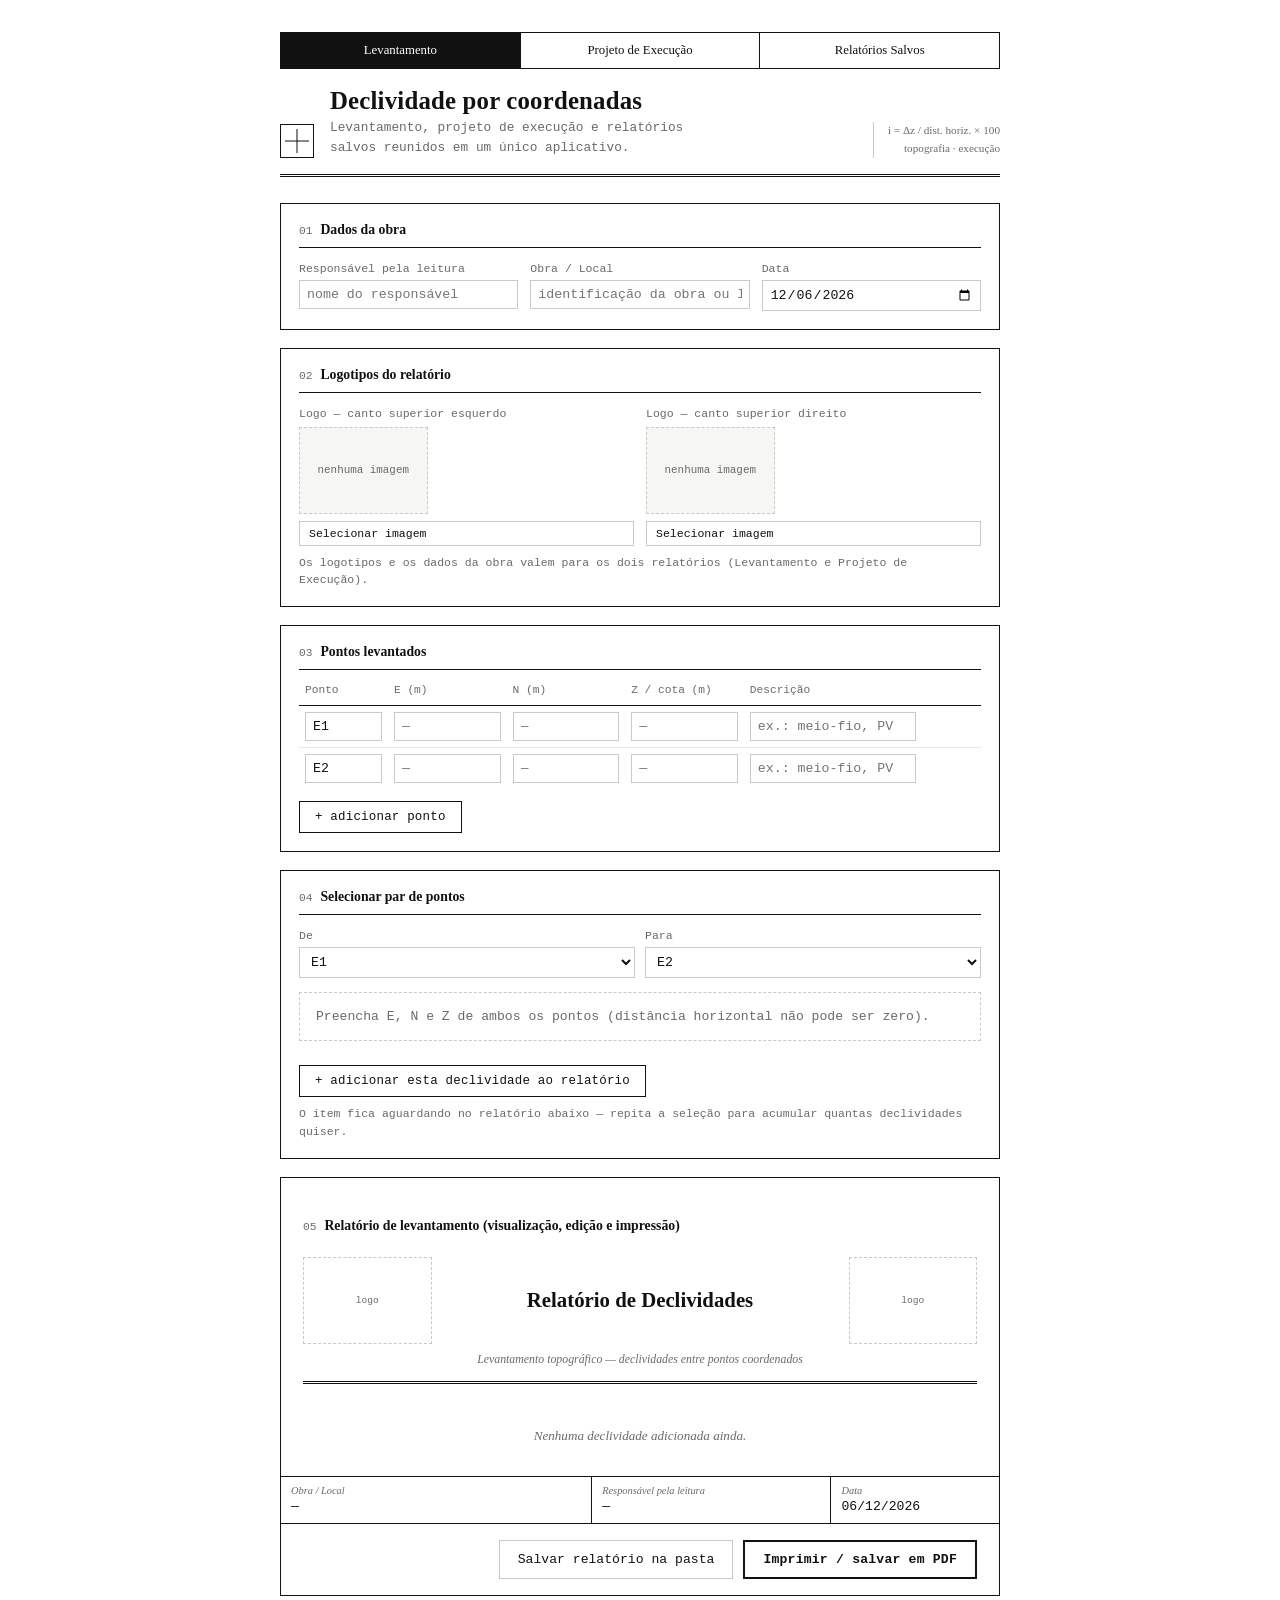
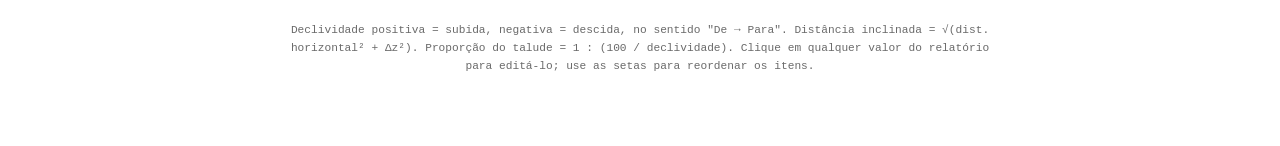
==== commit 5ca02894: "Add files via upload" ====
--- a/index.html
+++ b/index.html
@@ -3,131 +3,1457 @@
 <head>
 <meta charset="UTF-8">
 <title>Declividade — Estação Total</title>
-<link rel="stylesheet" href="css/style.css">
+<meta name="description" content="Levantamento, projeto de execução e relatórios de declividade a partir de coordenadas de estação total.">
+<link rel="manifest" href="manifest.json">
+<meta name="theme-color" content="#111111">
+<link rel="icon" type="image/png" sizes="192x192" href="icon-192.png">
+<link rel="icon" type="image/png" sizes="512x512" href="icon-512.png">
+<link rel="apple-touch-icon" href="apple-touch-icon.png">
+<meta name="mobile-web-app-capable" content="yes">
+<meta name="apple-mobile-web-app-capable" content="yes">
+<meta name="apple-mobile-web-app-status-bar-style" content="black">
+<meta name="apple-mobile-web-app-title" content="Declividade">
+<style>
+:root{
+    --bg: #ffffff;
+    --ink: #111111;
+    --muted: #6a6a6a;
+    --line: #111111;
+    --line-soft: #c9c9c9;
+    --hair: #e8e8e8;
+    --wash: #f6f6f4;
+  }
+  *{box-sizing:border-box;}
+  body{
+    margin:0;
+    background:var(--bg);
+    color:var(--ink);
+    font-family: 'Courier New', ui-monospace, monospace;
+    padding:32px 18px 70px;
+  }
+  .wrap{max-width:720px;margin:0 auto;}
+
+  header{
+    margin-bottom:26px;
+    padding-bottom:16px;
+    border-bottom:3px double var(--line);
+    display:flex;
+    justify-content:space-between;
+    align-items:flex-end;
+    gap:16px;
+    flex-wrap:wrap;
+  }
+  .masthead-mark{
+    width:34px;height:34px;
+    border:1.5px solid var(--line);
+    position:relative;
+    flex-shrink:0;
+  }
+  .masthead-mark::before, .masthead-mark::after{
+    content:'';position:absolute;background:var(--line);
+  }
+  .masthead-mark::before{left:50%;top:4px;bottom:4px;width:1px;transform:translateX(-50%);}
+  .masthead-mark::after{top:50%;left:4px;right:4px;height:1px;transform:translateY(-50%);}
+  .masthead-text{flex:1;min-width:220px;}
+  h1{
+    font-family: Georgia, 'Times New Roman', serif;
+    font-size:1.55rem;
+    font-weight:700;
+    color:var(--ink);
+    margin:0 0 3px;
+    letter-spacing:0.2px;
+  }
+  .sub{color:var(--muted);font-size:0.8rem;line-height:1.55;max-width:46ch;}
+  .masthead-index{
+    font-family:Georgia, serif;
+    font-size:0.7rem;
+    color:var(--muted);
+    text-align:right;
+    line-height:1.6;
+    border-left:1px solid var(--line-soft);
+    padding-left:14px;
+  }
+
+  .panel{
+    background:#fff;
+    border:1px solid var(--line);
+    padding:18px;
+    margin-bottom:18px;
+  }
+  .panel h2{
+    font-family: Georgia, serif;
+    font-size:0.86rem;
+    color:var(--ink);
+    margin:0 0 14px;
+    font-weight:700;
+    padding-bottom:9px;
+    border-bottom:1px solid var(--line);
+    display:flex;
+    align-items:baseline;
+    gap:8px;
+  }
+  .panel h2 .n{
+    font-size:0.7rem;
+    color:var(--muted);
+    font-weight:400;
+    font-family:'Courier New', monospace;
+  }
+
+  .field-grid{display:flex;gap:12px;flex-wrap:wrap;}
+  .field-grid label{
+    display:flex;flex-direction:column;gap:5px;
+    font-size:0.72rem;color:var(--muted);
+    flex:1;min-width:170px;
+  }
+
+  .logo-field{display:flex;flex-direction:column;gap:7px;flex:1;min-width:200px;}
+  .logo-field-label{font-size:0.72rem;color:var(--muted);}
+  .logo-preview{
+    width:3.4cm;height:2.3cm;
+    border:1px dashed var(--line-soft);
+    background:var(--wash);
+    display:flex;align-items:center;justify-content:center;overflow:hidden;
+  }
+  .logo-preview img{max-width:100%;max-height:100%;object-fit:contain;}
+  .logo-preview .placeholder{font-size:0.68rem;color:var(--muted);text-align:center;padding:4px;}
+
+  table{width:100%;border-collapse:collapse;font-size:0.83rem;}
+  th{
+    text-align:left;
+    color:var(--muted);
+    font-weight:400;
+    font-size:0.7rem;
+    padding:0 6px 9px;
+    border-bottom:1.5px solid var(--line);
+  }
+  td{padding:6px 6px;}
+  tr + tr td{border-top:1px solid var(--hair);}
+  input[type=text], input[type=number], input[type=date]{
+    width:100%;
+    background:#fff;
+    border:1px solid var(--line-soft);
+    color:var(--ink);
+    padding:6px 7px;
+    font-family:inherit;
+    font-size:0.83rem;
+  }
+  input:focus{outline:none;border-color:var(--ink);}
+  .id-col{width:12%;}
+  .num-col{width:16%;}
+  .desc-col{width:24%;}
+  .rm-col{width:8%;text-align:center;}
+  button{
+    font-family:inherit;
+    cursor:pointer;
+    border:1px solid var(--line);
+    background:#fff;
+    color:var(--ink);
+  }
+  .rm-btn{
+    background:none;border:1px solid var(--line-soft);color:var(--ink);font-size:0.85rem;padding:2px 8px;
+  }
+  .rm-btn:hover{background:var(--ink);color:#fff;}
+  .add-btn{
+    margin-top:12px;
+    padding:8px 15px;
+    font-size:0.78rem;
+    color:var(--ink);
+    border:1px solid var(--line);
+    letter-spacing:0.2px;
+  }
+  .add-btn:hover{background:var(--ink);color:#fff;}
+
+  .pair-select{display:flex;gap:10px;margin-bottom:14px;flex-wrap:wrap;}
+  .pair-select label{display:flex;flex-direction:column;gap:5px;font-size:0.72rem;color:var(--muted);flex:1;min-width:130px;}
+  select{
+    background:#fff;border:1px solid var(--line-soft);color:var(--ink);
+    padding:6px 7px;font-family:inherit;font-size:0.83rem;
+  }
+
+  .result{
+    background:var(--wash);
+    border:1px solid var(--line-soft);
+    padding:16px;
+    margin-bottom:12px;
+  }
+  .result.empty{color:var(--muted);font-size:0.82rem;background:none;border-style:dashed;}
+  .result-row{
+    display:flex;justify-content:space-between;
+    padding:6px 0;
+    font-size:0.83rem;
+    border-bottom:1px solid var(--hair);
+  }
+  .result-row:last-child{border-bottom:none;}
+  .result-row .label{color:var(--muted);}
+  .result-row .val{color:var(--ink);font-weight:600;}
+  .headline{
+    font-family:Georgia, serif;
+    font-size:2.15rem;
+    color:var(--ink);
+    text-align:center;
+    padding:2px 0 4px;
+    line-height:1;
+    letter-spacing:-0.5px;
+  }
+  .headline .unit{font-size:1.05rem;color:var(--muted);margin-left:4px;font-family:'Courier New', monospace;}
+  .dir{
+    text-align:center;
+    font-size:0.74rem;
+    color:var(--muted);
+    margin-bottom:14px;
+    font-style:italic;
+    font-family:Georgia, serif;
+  }
+
+  .hint{font-size:0.72rem;color:var(--muted);margin-top:8px;line-height:1.5;}
+
+  #reportPanel{padding:0;border:1.5px solid var(--line);}
+  .report-inner{padding:22px 22px 0;}
+  .report-header{
+    margin-bottom:18px;
+    padding-bottom:14px;
+    border-bottom:3px double var(--line);
+  }
+  .report-header-top{
+    display:flex;
+    align-items:center;
+    gap:14px;
+    margin-bottom:8px;
+  }
+  .report-logo-box{
+    flex:0 0 3.4cm;
+    width:3.4cm;height:2.3cm;
+    border:1px dashed var(--line-soft);
+    display:flex;align-items:center;justify-content:center;overflow:hidden;
+  }
+  .report-logo-box img{max-width:100%;max-height:100%;object-fit:contain;}
+  .report-logo-box .placeholder{font-size:0.6rem;color:var(--muted);}
+  .report-title-wrap{flex:1;text-align:center;}
+  .report-title{
+    font-family:Georgia, serif;font-size:1.3rem;font-weight:700;
+    outline:none;border-bottom:1px dashed transparent;
+    display:inline-block;
+  }
+  .report-title:hover, .report-title:focus{border-bottom-color:var(--line-soft);}
+  .report-sub{font-size:0.74rem;color:var(--muted);font-style:italic;font-family:Georgia,serif;text-align:center;}
+
+  .entry{
+    border:1px solid var(--line);
+    margin-bottom:16px;
+    page-break-inside:avoid;
+  }
+  .entry-head{
+    display:flex;justify-content:space-between;align-items:center;
+    background:var(--wash);
+    padding:8px 12px;
+    border-bottom:1px solid var(--line);
+  }
+  .entry-head-left{display:flex;align-items:baseline;gap:9px;}
+  .entry-num{
+    font-family:Georgia, serif;font-size:0.72rem;color:var(--muted);
+    border:1px solid var(--line-soft);
+    padding:1px 6px;
+  }
+  .entry-title{
+    font-weight:700;font-size:0.88rem;font-family:Georgia,serif;
+    outline:none;border-bottom:1px dashed transparent;
+  }
+  .entry-title:hover, .entry-title:focus{border-bottom-color:var(--line-soft);}
+  .entry-controls{display:flex;gap:4px;}
+  .entry-controls button{
+    padding:3px 8px;font-size:0.74rem;border:1px solid var(--line-soft);background:#fff;
+  }
+  .entry-controls button:hover{background:var(--ink);color:#fff;}
+  .entry-body{padding:12px 14px 14px;}
+  .entry-grid{
+    display:grid;
+    grid-template-columns:1fr 1fr;
+    gap:0 18px;
+  }
+  .entry-row{
+    display:flex;justify-content:space-between;gap:10px;
+    font-size:0.81rem;padding:5px 0;
+    border-bottom:1px solid var(--hair);
+  }
+  .entry-row.full{grid-column:1 / -1;}
+  .entry-row .label{color:var(--muted);white-space:nowrap;}
+  .entry-row .val{
+    color:var(--ink);font-weight:600;text-align:right;
+    outline:none;border-bottom:1px dashed transparent;min-width:40px;
+  }
+  .entry-row .val:hover, .entry-row .val:focus{border-bottom-color:var(--line-soft);}
+
+  .entry-extra{
+    margin-top:12px;
+    display:flex;
+    gap:14px;
+    flex-wrap:wrap;
+  }
+  .entry-note-wrap{flex:1;min-width:220px;display:flex;flex-direction:column;gap:6px;}
+  .entry-note-label{font-size:0.7rem;color:var(--muted);font-family:Georgia,serif;font-style:italic;}
+  .entry-note{
+    font-size:0.8rem;color:var(--ink);
+    border:1px dashed var(--line-soft);padding:9px 10px;min-height:22px;outline:none;
+    flex:1;
+  }
+  .entry-note:empty:before{content:'observações (clique para editar)';color:var(--muted);}
+
+  .photo-wrap{display:flex;flex-direction:column;gap:6px;}
+  .photo-label{font-size:0.7rem;color:var(--muted);font-family:Georgia,serif;font-style:italic;}
+  .photo-box{
+    width:9cm;height:6cm;
+    max-width:100%;
+    border:1px solid var(--line);
+    background:var(--wash);
+    display:flex;align-items:center;justify-content:center;
+    overflow:hidden;
+    position:relative;
+  }
+  .photo-box img{width:100%;height:100%;object-fit:cover;display:block;}
+  .photo-box .placeholder{color:var(--muted);font-size:0.72rem;text-align:center;padding:8px;}
+  .photo-controls{display:flex;gap:6px;flex-wrap:wrap;}
+  .photo-controls label.btn, .photo-controls button{
+    font-size:0.72rem;padding:5px 9px;border:1px solid var(--line-soft);background:#fff;cursor:pointer;color:var(--ink);
+  }
+  .photo-controls label.btn:hover, .photo-controls button:hover{background:var(--ink);color:#fff;}
+  .photo-controls input[type=file]{display:none;}
+
+  .report-empty{color:var(--muted);font-size:0.82rem;text-align:center;padding:26px 0;font-style:italic;font-family:Georgia,serif;}
+
+  .title-block{
+    border-top:1.5px solid var(--line);
+    display:grid;
+    grid-template-columns:1.3fr 1fr 0.7fr;
+    margin-top:6px;
+  }
+  .title-block .tb-cell{
+    border-right:1px solid var(--line);
+    border-bottom:1px solid var(--line);
+    padding:8px 10px;
+  }
+  .title-block .tb-cell:last-child{border-right:none;}
+  .tb-label{font-size:0.65rem;color:var(--muted);margin-bottom:3px;font-family:Georgia,serif;font-style:italic;}
+  .tb-val{font-size:0.82rem;color:var(--ink);outline:none;border-bottom:1px dashed transparent;min-height:16px;}
+  .tb-val:hover, .tb-val:focus{border-bottom-color:var(--line-soft);}
+
+  .print-bar{
+    padding:16px 22px;
+    display:flex;
+    justify-content:flex-end;
+  }
+  .print-btn{
+    padding:10px 18px;
+    font-size:0.82rem;
+    font-weight:700;
+    border:2px solid var(--line);
+    letter-spacing:0.2px;
+  }
+  .print-btn:hover{background:var(--ink);color:#fff;}
+
+  footer{color:var(--muted);font-size:0.7rem;text-align:center;margin-top:26px;line-height:1.6;}
+
+  @page{
+    size: A4;
+    margin: 16mm 14mm;
+  }
+  @media print{
+    *{-webkit-print-color-adjust:exact;print-color-adjust:exact;}
+    html, body{width:210mm;background:#fff;}
+    body{padding:0;margin:0;font-size:10.5pt;}
+    .wrap{max-width:none;width:100%;margin:0;}
+    .no-print{display:none !important;}
+    .panel{border:none;padding:0;margin:0;}
+    header{display:none;}
+    .entry-controls{display:none !important;}
+    #reportPanel{border:none;}
+    .report-inner{padding:0;}
+    .report-header{page-break-after:avoid;}
+    .report-title, .entry-title, .val, .tb-val, .entry-note{border-bottom:none !important;}
+    .entry{border:1px solid #000;page-break-inside:avoid;break-inside:avoid;}
+    .entry-head{background:#fff;}
+    .print-bar{display:none;}
+    .photo-box{background:#fff;}
+    .photo-wrap, .entry-note-wrap{page-break-inside:avoid;break-inside:avoid;}
+    .entry-extra{flex-wrap:wrap;}
+    .title-block{page-break-inside:avoid;break-inside:avoid;}
+    .headline{font-size:1.7rem;}
+    .report-logo-box{border:none;}
+    .report-logo-box .placeholder{display:none;}
+  }
+
+/* ---- Navegação entre páginas ---- */
+.site-nav{
+  display:flex;
+  border:1px solid var(--line);
+  margin-bottom:18px;
+}
+.site-nav a{
+  flex:1;
+  text-align:center;
+  padding:10px 8px;
+  font-family:Georgia, serif;
+  font-size:0.8rem;
+  color:var(--ink);
+  text-decoration:none;
+  border-right:1px solid var(--line);
+}
+.site-nav a:last-child{border-right:none;}
+.site-nav a:hover{background:var(--wash);}
+.site-nav a.active{background:var(--ink);color:#fff;}
+
+/* ---- Modo de entrada: declividade % vs proporção de talude ---- */
+.mode-toggle{
+  display:flex;gap:18px;margin-bottom:12px;font-size:0.8rem;flex-wrap:wrap;
+}
+.mode-toggle label{display:flex;align-items:center;gap:6px;cursor:pointer;color:var(--ink);}
+.talude-input-group{display:flex;align-items:center;gap:6px;}
+.talude-input-group .prefix{font-family:Georgia,serif;font-size:1rem;color:var(--ink);}
+.talude-input-group input{width:100px;}
+
+/* ---- Painel de diferença (aumentar/reduzir distância) ---- */
+.diff-box{
+  border:1.5px solid var(--line);
+  background:var(--wash);
+  padding:16px;
+  text-align:center;
+  margin:14px 0;
+}
+.diff-box .diff-label{font-size:0.72rem;color:var(--muted);margin-bottom:4px;font-family:Georgia,serif;font-style:italic;}
+.diff-box .diff-value{font-family:Georgia,serif;font-size:1.8rem;font-weight:700;color:var(--ink);}
+.diff-box .diff-sub{font-size:0.76rem;color:var(--muted);margin-top:2px;}
+
+/* ---- Lista de relatórios salvos ---- */
+.report-list-item{
+  border:1px solid var(--line-soft);
+  padding:12px 16px;
+  margin-bottom:10px;
+  display:flex;
+  justify-content:space-between;
+  align-items:center;
+  gap:12px;
+  flex-wrap:wrap;
+}
+.report-list-item .rli-info{display:flex;flex-direction:column;gap:4px;}
+.report-list-item .rli-title{font-family:Georgia,serif;font-weight:700;font-size:0.92rem;}
+.report-list-item .rli-meta{font-size:0.74rem;color:var(--muted);}
+.report-list-item .badge{
+  font-size:0.62rem;
+  border:1px solid var(--line);
+  padding:1px 7px;
+  display:inline-block;
+  margin-right:8px;
+}
+.report-list-item .rli-actions{display:flex;gap:6px;}
+.report-list-item .rli-actions button{
+  font-size:0.75rem;padding:6px 12px;border:1px solid var(--line-soft);background:#fff;
+}
+.report-list-item .rli-actions button:hover{background:var(--ink);color:#fff;}
+.report-list-item .rli-actions button.danger:hover{background:#111;color:#fff;border-color:#111;}
+
+.viewer-mode .entry-controls,
+.viewer-mode .photo-controls{display:none !important;}
+
+.save-report-btn{
+  padding:10px 18px;
+  font-size:0.82rem;
+  border:1px solid var(--line-soft);
+}
+.save-report-btn:hover{background:var(--ink);color:#fff;}
+
+.print-bar{gap:10px;}
+
+@media print{
+  .site-nav{display:none !important;}
+}
+
+/* ---- Abas (aplicativo único) ---- */
+.tab-panel{display:none;}
+.tab-panel.active{display:block;}
+</style>
 </head>
 <body>
 <div class="wrap">
-  <header>
+  <nav class="site-nav no-print" id="tabNav">
+    <a href="#" data-tab="levantamento" class="active">Levantamento</a>
+    <a href="#" data-tab="projeto">Projeto de Execução</a>
+    <a href="#" data-tab="relatorios">Relatórios Salvos</a>
+  </nav>
+
+  <header class="no-print">
     <div class="masthead-mark"></div>
     <div class="masthead-text">
       <h1>Declividade por coordenadas</h1>
-      <div class="sub">Pontos de estação total → pares de declividade → relatório técnico editável e imprimível.</div>
+      <div class="sub">Levantamento, projeto de execução e relatórios salvos reunidos em um único aplicativo.</div>
     </div>
-    <div class="masthead-index">i = Δz / dist. horiz. × 100<br>topografia · levantamento</div>
+    <div class="masthead-index">i = Δz / dist. horiz. × 100<br>topografia · execução</div>
   </header>
 
-  <div class="panel no-print">
-    <h2><span class="n">01</span>Dados da obra</h2>
-    <div class="field-grid">
-      <label>Responsável pela leitura
-        <input type="text" id="inpResponsavel" placeholder="nome do responsável">
-      </label>
-      <label>Obra / Local
-        <input type="text" id="inpObra" placeholder="identificação da obra ou local">
-      </label>
-      <label>Data
-        <input type="date" id="inpData">
-      </label>
+  <div id="sharedConfig">
+    <div class="panel no-print">
+      <h2><span class="n">01</span>Dados da obra</h2>
+      <div class="field-grid">
+        <label>Responsável pela leitura
+          <input type="text" id="inpResponsavel" placeholder="nome do responsável">
+        </label>
+        <label>Obra / Local
+          <input type="text" id="inpObra" placeholder="identificação da obra ou local">
+        </label>
+        <label>Data
+          <input type="date" id="inpData">
+        </label>
+      </div>
+    </div>
+
+    <div class="panel no-print">
+      <h2><span class="n">02</span>Logotipos do relatório</h2>
+      <div class="field-grid">
+        <div class="logo-field">
+          <div class="logo-field-label">Logo — canto superior esquerdo</div>
+          <div class="logo-preview" id="logoLeftPreview"><span class="placeholder">nenhuma imagem</span></div>
+          <div class="photo-controls">
+            <label class="btn">Selecionar imagem
+              <input type="file" accept="image/*" id="logoLeftInput">
+            </label>
+            <button type="button" id="logoLeftRemove" style="display:none;">Remover</button>
+          </div>
+        </div>
+        <div class="logo-field">
+          <div class="logo-field-label">Logo — canto superior direito</div>
+          <div class="logo-preview" id="logoRightPreview"><span class="placeholder">nenhuma imagem</span></div>
+          <div class="photo-controls">
+            <label class="btn">Selecionar imagem
+              <input type="file" accept="image/*" id="logoRightInput">
+            </label>
+            <button type="button" id="logoRightRemove" style="display:none;">Remover</button>
+          </div>
+        </div>
+      </div>
+      <div class="hint">Os logotipos e os dados da obra valem para os dois relatórios (Levantamento e Projeto de Execução).</div>
     </div>
   </div>
 
-  <div class="panel no-print">
-    <h2><span class="n">02</span>Logotipos do relatório</h2>
-    <div class="field-grid">
-      <div class="logo-field">
-        <div class="logo-field-label">Logo — canto superior esquerdo</div>
-        <div class="logo-preview" id="logoLeftPreview"><span class="placeholder">nenhuma imagem</span></div>
-        <div class="photo-controls">
-          <label class="btn">Selecionar imagem
-            <input type="file" accept="image/*" id="logoLeftInput">
-          </label>
-          <button type="button" id="logoLeftRemove" style="display:none;">Remover</button>
-        </div>
-      </div>
-      <div class="logo-field">
-        <div class="logo-field-label">Logo — canto superior direito</div>
-        <div class="logo-preview" id="logoRightPreview"><span class="placeholder">nenhuma imagem</span></div>
-        <div class="photo-controls">
-          <label class="btn">Selecionar imagem
-            <input type="file" accept="image/*" id="logoRightInput">
-          </label>
-          <button type="button" id="logoRightRemove" style="display:none;">Remover</button>
-        </div>
+  <!-- ==================== ABA: LEVANTAMENTO ==================== -->
+  <div class="tab-panel active" id="tab-levantamento">
+    <div class="panel no-print">
+      <h2><span class="n">03</span>Pontos levantados</h2>
+      <table>
+        <thead>
+          <tr>
+            <th class="id-col">Ponto</th>
+            <th class="num-col">E (m)</th>
+            <th class="num-col">N (m)</th>
+            <th class="num-col">Z / cota (m)</th>
+            <th class="desc-col">Descrição</th>
+            <th class="rm-col"></th>
+          </tr>
+        </thead>
+        <tbody id="pointsBody"></tbody>
+      </table>
+      <button class="add-btn" id="addPoint">+ adicionar ponto</button>
+    </div>
+
+    <div class="panel no-print">
+      <h2><span class="n">04</span>Selecionar par de pontos</h2>
+      <div class="pair-select">
+        <label>De
+          <select id="selA"></select>
+        </label>
+        <label>Para
+          <select id="selB"></select>
+        </label>
+      </div>
+      <div class="result empty" id="pairResult">Cadastre pelo menos 2 pontos com E, N e Z preenchidos.</div>
+      <button class="add-btn" id="addToReport">+ adicionar esta declividade ao relatório</button>
+      <div class="hint">O item fica aguardando no relatório abaixo — repita a seleção para acumular quantas declividades quiser.</div>
+    </div>
+
+    <div class="panel" id="reportPanel">
+      <div class="report-inner">
+        <h2 class="no-print" style="border:none;padding-top:18px;"><span class="n">05</span>Relatório de levantamento (visualização, edição e impressão)</h2>
+        <div class="report-header">
+          <div class="report-header-top">
+            <div class="report-logo-box" id="reportLogoLeft"><span class="placeholder">logo</span></div>
+            <div class="report-title-wrap">
+              <div class="report-title" contenteditable="true">Relatório de Declividades</div>
+            </div>
+            <div class="report-logo-box" id="reportLogoRight"><span class="placeholder">logo</span></div>
+          </div>
+          <div class="report-sub">Levantamento topográfico — declividades entre pontos coordenados</div>
+        </div>
+        <div id="entriesList"></div>
+        <div class="report-empty" id="reportEmptyMsg">Nenhuma declividade adicionada ainda.</div>
+      </div>
+      <div class="title-block" id="titleBlock">
+        <div class="tb-cell">
+          <div class="tb-label">Obra / Local</div>
+          <div class="tb-val" contenteditable="true" id="tbObra">—</div>
+        </div>
+        <div class="tb-cell">
+          <div class="tb-label">Responsável pela leitura</div>
+          <div class="tb-val" contenteditable="true" id="tbResp">—</div>
+        </div>
+        <div class="tb-cell">
+          <div class="tb-label">Data</div>
+          <div class="tb-val" contenteditable="true" id="tbData">—</div>
+        </div>
+      </div>
+      <div class="print-bar no-print">
+        <button class="save-report-btn" id="saveReportBtn">Salvar relatório na pasta</button>
+        <button class="print-btn" id="printBtn">Imprimir / salvar em PDF</button>
       </div>
     </div>
   </div>
 
-  <div class="panel no-print">
-    <h2><span class="n">03</span>Pontos levantados</h2>
-    <table>
-      <thead>
-        <tr>
-          <th class="id-col">Ponto</th>
-          <th class="num-col">E (m)</th>
-          <th class="num-col">N (m)</th>
-          <th class="num-col">Z / cota (m)</th>
-          <th class="desc-col">Descrição</th>
-          <th class="rm-col"></th>
-        </tr>
-      </thead>
-      <tbody id="pointsBody"></tbody>
-    </table>
-    <button class="add-btn" id="addPoint">+ adicionar ponto</button>
-  </div>
-
-  <div class="panel no-print">
-    <h2><span class="n">04</span>Selecionar par de pontos</h2>
-    <div class="pair-select">
-      <label>De
-        <select id="selA"></select>
-      </label>
-      <label>Para
-        <select id="selB"></select>
-      </label>
+  <!-- ==================== ABA: PROJETO DE EXECUÇÃO ==================== -->
+  <div class="tab-panel" id="tab-projeto">
+    <div class="panel no-print">
+      <h2><span class="n">03</span>Calcular declividade projetada</h2>
+      <div class="hint" style="margin-top:0;margin-bottom:10px;">Usa os mesmos pontos cadastrados na aba Levantamento.</div>
+      <div class="pair-select">
+        <label>Referência (topo do talude)
+          <select id="selAProj"></select>
+        </label>
+        <label>Ponto atual (base / pé do talude)
+          <select id="selBProj"></select>
+        </label>
+      </div>
+      <div class="result empty" id="currentResult">Cadastre pelo menos 2 pontos com E, N e Z preenchidos.</div>
+
+      <div class="mode-toggle">
+        <label><input type="radio" name="mode" id="modePct" value="pct" checked> declividade desejada (%)</label>
+        <label><input type="radio" name="mode" id="modeTalude" value="talude"> proporção do talude (1:N)</label>
+      </div>
+      <div id="pctField" class="field-grid">
+        <label>Declividade desejada (%)
+          <input type="number" step="any" id="inpTargetPct" placeholder="ex.: 50">
+        </label>
+      </div>
+      <div id="taludeField" class="field-grid" style="display:none;">
+        <label>Proporção do talude desejada
+          <span class="talude-input-group">
+            <span class="prefix">1 :</span>
+            <input type="number" step="0.1" id="inpTargetTalude" placeholder="ex.: 2,0">
+          </span>
+        </label>
+      </div>
+
+      <div id="projResult"></div>
+
+      <button class="add-btn" id="addToReportProj">+ adicionar esta projeção ao relatório</button>
+      <div class="hint">O item fica aguardando no relatório abaixo — repita a seleção para acumular quantas projeções quiser.</div>
     </div>
-    <div class="result empty" id="pairResult">Cadastre pelo menos 2 pontos com E, N e Z preenchidos.</div>
-    <button class="add-btn" id="addToReport">+ adicionar esta declividade ao relatório</button>
-    <div class="hint">O item fica aguardando no relatório abaixo — repita a seleção para acumular quantas declividades quiser.</div>
-  </div>
-
-  <div class="panel" id="reportPanel">
-    <div class="report-inner">
-      <h2 class="no-print" style="border:none;padding-top:18px;"><span class="n">05</span>Relatório (visualização, edição e impressão)</h2>
-      <div class="report-header">
-        <div class="report-header-top">
-          <div class="report-logo-box" id="reportLogoLeft"><span class="placeholder">logo</span></div>
-          <div class="report-title-wrap">
-            <div class="report-title" contenteditable="true">Relatório de Declividades</div>
+
+    <div class="panel" id="reportPanelProj">
+      <div class="report-inner">
+        <h2 class="no-print" style="border:none;padding-top:18px;"><span class="n">04</span>Relatório de projeto (visualização, edição e impressão)</h2>
+        <div class="report-header">
+          <div class="report-header-top">
+            <div class="report-logo-box" id="reportLogoLeftProj"><span class="placeholder">logo</span></div>
+            <div class="report-title-wrap">
+              <div class="report-title" contenteditable="true">Relatório de Declividade Projetada</div>
+            </div>
+            <div class="report-logo-box" id="reportLogoRightProj"><span class="placeholder">logo</span></div>
           </div>
-          <div class="report-logo-box" id="reportLogoRight"><span class="placeholder">logo</span></div>
-        </div>
-        <div class="report-sub">Levantamento topográfico — declividades entre pontos coordenados</div>
-      </div>
-      <div id="entriesList"></div>
-      <div class="report-empty" id="reportEmptyMsg">Nenhuma declividade adicionada ainda.</div>
-    </div>
-    <div class="title-block" id="titleBlock">
-      <div class="tb-cell">
-        <div class="tb-label">Obra / Local</div>
-        <div class="tb-val" contenteditable="true" id="tbObra">—</div>
-      </div>
-      <div class="tb-cell">
-        <div class="tb-label">Responsável pela leitura</div>
-        <div class="tb-val" contenteditable="true" id="tbResp">—</div>
-      </div>
-      <div class="tb-cell">
-        <div class="tb-label">Data</div>
-        <div class="tb-val" contenteditable="true" id="tbData">—</div>
-      </div>
-    </div>
-    <div class="print-bar no-print">
-      <button class="print-btn" id="printBtn">Imprimir / salvar em PDF</button>
+          <div class="report-sub">Projeto de execução — ajuste de distância horizontal para a declividade solicitada</div>
+        </div>
+        <div id="entriesListProj"></div>
+        <div class="report-empty" id="reportEmptyMsgProj">Nenhuma projeção adicionada ainda.</div>
+      </div>
+      <div class="title-block" id="titleBlockProj">
+        <div class="tb-cell">
+          <div class="tb-label">Obra / Local</div>
+          <div class="tb-val" contenteditable="true" id="tbObraProj">—</div>
+        </div>
+        <div class="tb-cell">
+          <div class="tb-label">Responsável pela leitura</div>
+          <div class="tb-val" contenteditable="true" id="tbRespProj">—</div>
+        </div>
+        <div class="tb-cell">
+          <div class="tb-label">Data</div>
+          <div class="tb-val" contenteditable="true" id="tbDataProj">—</div>
+        </div>
+      </div>
+      <div class="print-bar no-print">
+        <button class="save-report-btn" id="saveReportBtnProj">Salvar relatório na pasta</button>
+        <button class="print-btn" id="printBtnProj">Imprimir / salvar em PDF</button>
+      </div>
     </div>
   </div>
 
-  <footer class="no-print">Declividade positiva = subida, negativa = descida, no sentido "De → Para". Clique em qualquer valor do relatório para editá-lo; use as setas para reordenar os itens.</footer>
+  <!-- ==================== ABA: RELATÓRIOS SALVOS ==================== -->
+  <div class="tab-panel" id="tab-relatorios">
+    <div class="panel no-print" id="listPanel">
+      <h2><span class="n">01</span>Relatórios (por ordem de criação)</h2>
+      <div id="reportsList"></div>
+      <div class="report-empty" id="listEmptyMsg">Nenhum relatório salvo ainda. Gere um relatório nas abas de Levantamento ou Projeto de Execução e clique em "Salvar relatório na pasta".</div>
+    </div>
+
+    <div class="panel viewer-mode" id="viewerPanel" style="display:none;">
+      <div class="report-inner">
+        <h2 class="no-print" style="border:none;padding-top:18px;"><span class="n">02</span>Visualização</h2>
+        <div class="report-header" id="viewerHeader"></div>
+        <div id="viewerEntries"></div>
+      </div>
+      <div class="title-block" id="viewerTitleBlock"></div>
+      <div class="print-bar no-print">
+        <button class="print-btn" id="viewerPrintBtn">Imprimir este relatório / salvar em PDF</button>
+      </div>
+    </div>
+  </div>
+
+  <footer class="no-print">Declividade positiva = subida, negativa = descida, no sentido "De → Para". Distância inclinada = √(dist. horizontal² + Δz²). Proporção do talude = 1 : (100 / declividade). Clique em qualquer valor do relatório para editá-lo; use as setas para reordenar os itens.</footer>
 </div>
 
-<script src="js/script.js"></script>
+<script>
+/* common.js — dados e cálculos compartilhados entre as páginas do app */
+
+const STORAGE_KEYS = {
+  points: 'geo_declividade_points',
+  obra: 'geo_declividade_obra',
+  logoLeft: 'geo_declividade_logoLeft',
+  logoRight: 'geo_declividade_logoRight',
+  reports: 'geo_declividade_reports'
+};
+
+function loadJSON(key, fallback){
+  try{
+    const raw = localStorage.getItem(key);
+    return raw ? JSON.parse(raw) : fallback;
+  }catch(e){
+    return fallback;
+  }
+}
+function saveJSON(key, value){
+  try{
+    localStorage.setItem(key, JSON.stringify(value));
+  }catch(e){
+    console.warn('Não foi possível salvar', key, e);
+  }
+}
+
+function loadPoints(){
+  return loadJSON(STORAGE_KEYS.points, [
+    {id:'E1', e:'', n:'', z:'', desc:''},
+    {id:'E2', e:'', n:'', z:'', desc:''}
+  ]);
+}
+function savePoints(points){ saveJSON(STORAGE_KEYS.points, points); }
+
+function loadObra(){
+  return loadJSON(STORAGE_KEYS.obra, {responsavel:'', obra:'', data:''});
+}
+function saveObra(obra){ saveJSON(STORAGE_KEYS.obra, obra); }
+
+function loadLogo(side){
+  return localStorage.getItem(STORAGE_KEYS[side]) || null;
+}
+function saveLogo(side, dataUrl){
+  if(dataUrl){ localStorage.setItem(STORAGE_KEYS[side], dataUrl); }
+  else{ localStorage.removeItem(STORAGE_KEYS[side]); }
+}
+
+function loadReports(){
+  return loadJSON(STORAGE_KEYS.reports, []);
+}
+function saveReports(reports){ saveJSON(STORAGE_KEYS.reports, reports); }
+
+function genId(){
+  return 'r' + Date.now().toString(36) + Math.random().toString(36).slice(2,7);
+}
+
+function fmt(n, d=3){ return Number(n).toFixed(d); }
+
+/* Cálculo geométrico entre dois pontos de coordenadas (E, N, Z) */
+function calcPair(p1, p2){
+  const e1=parseFloat(p1.e), n1=parseFloat(p1.n), z1=parseFloat(p1.z);
+  const e2=parseFloat(p2.e), n2=parseFloat(p2.n), z2=parseFloat(p2.z);
+  if([e1,n1,z1,e2,n2,z2].some(v => isNaN(v))) return null;
+  const dE = e2-e1, dN = n2-n1, dZ = z2-z1;
+  const distH = Math.sqrt(dE*dE + dN*dN);
+  if(distH === 0) return null;
+  const distIncl = Math.sqrt(distH*distH + dZ*dZ);
+  const pct = (dZ/distH)*100;
+  const deg = Math.atan(dZ/distH) * 180 / Math.PI;
+  let az = Math.atan2(dE, dN) * 180 / Math.PI; // azimute de p1 para p2 (0-360, referência N)
+  if(az < 0) az += 360;
+  return {dE,dN,dZ,distH,distIncl,pct,deg,az};
+}
+
+/* Conversão declividade (%) <-> proporção de talude 1:N */
+function pctToTalude(pct){
+  if(!pct || pct === 0 || !isFinite(pct)) return null;
+  return 100/Math.abs(pct);
+}
+function taludeToPct(n){
+  if(!n || n === 0 || !isFinite(n)) return null;
+  return 100/n;
+}
+function formatTalude(n){
+  if(n === null || n === undefined || !isFinite(n)) return '—';
+  return '1:' + n.toFixed(1);
+}
+
+/* ==================== Navegação por abas ==================== */
+const tabButtons = document.querySelectorAll('#tabNav a');
+const tabPanels = {
+  levantamento: document.getElementById('tab-levantamento'),
+  projeto: document.getElementById('tab-projeto'),
+  relatorios: document.getElementById('tab-relatorios')
+};
+const sharedConfig = document.getElementById('sharedConfig');
+
+function switchTab(tab){
+  tabButtons.forEach(b => b.classList.toggle('active', b.dataset.tab === tab));
+  Object.keys(tabPanels).forEach(k => tabPanels[k].classList.toggle('active', k === tab));
+  sharedConfig.style.display = (tab === 'relatorios') ? 'none' : '';
+  if(tab === 'relatorios') renderReportsList();
+}
+tabButtons.forEach(b => b.addEventListener('click', e => {
+  e.preventDefault();
+  switchTab(b.dataset.tab);
+}));
+
+/* ==================== Dados da obra (compartilhado) ==================== */
+const inpResponsavel = document.getElementById('inpResponsavel');
+const inpObra = document.getElementById('inpObra');
+const inpData = document.getElementById('inpData');
+const tbObra = document.getElementById('tbObra');
+const tbResp = document.getElementById('tbResp');
+const tbData = document.getElementById('tbData');
+const tbObraProj = document.getElementById('tbObraProj');
+const tbRespProj = document.getElementById('tbRespProj');
+const tbDataProj = document.getElementById('tbDataProj');
+
+const savedObra = loadObra();
+inpResponsavel.value = savedObra.responsavel || '';
+inpObra.value = savedObra.obra || '';
+inpData.value = savedObra.data || new Date().toISOString().slice(0,10);
+
+function syncTitleBlock(){
+  const obraTxt = inpObra.value.trim() || '—';
+  const respTxt = inpResponsavel.value.trim() || '—';
+  let dataTxt = '—';
+  if(inpData.value){
+    const [y,m,d] = inpData.value.split('-');
+    dataTxt = `${d}/${m}/${y}`;
+  }
+  tbObra.textContent = obraTxt; tbResp.textContent = respTxt; tbData.textContent = dataTxt;
+  tbObraProj.textContent = obraTxt; tbRespProj.textContent = respTxt; tbDataProj.textContent = dataTxt;
+  saveObra({responsavel: inpResponsavel.value, obra: inpObra.value, data: inpData.value});
+}
+inpResponsavel.addEventListener('input', syncTitleBlock);
+inpObra.addEventListener('input', syncTitleBlock);
+inpData.addEventListener('input', syncTitleBlock);
+syncTitleBlock();
+
+/* ==================== Logotipos (compartilhado) ==================== */
+function setupLogoField(inputId, removeId, previewId, reportBoxIds, storageSide){
+  const input = document.getElementById(inputId);
+  const removeBtn = document.getElementById(removeId);
+  const preview = document.getElementById(previewId);
+  const reportBoxes = reportBoxIds.map(id => document.getElementById(id));
+
+  function apply(dataUrl, persist){
+    if(dataUrl){
+      preview.innerHTML = `<img src="${dataUrl}" alt="logo">`;
+      reportBoxes.forEach(box => box.innerHTML = `<img src="${dataUrl}" alt="logo">`);
+      removeBtn.style.display = '';
+    } else {
+      preview.innerHTML = `<span class="placeholder">nenhuma imagem</span>`;
+      reportBoxes.forEach(box => box.innerHTML = `<span class="placeholder">logo</span>`);
+      removeBtn.style.display = 'none';
+    }
+    if(persist) saveLogo(storageSide, dataUrl);
+  }
+
+  const existing = loadLogo(storageSide);
+  if(existing) apply(existing, false);
+
+  input.addEventListener('change', e => {
+    const file = e.target.files[0];
+    if(!file) return;
+    const reader = new FileReader();
+    reader.onload = ev => apply(ev.target.result, true);
+    reader.readAsDataURL(file);
+  });
+
+  removeBtn.addEventListener('click', () => {
+    input.value = '';
+    apply(null, true);
+  });
+}
+setupLogoField('logoLeftInput', 'logoLeftRemove', 'logoLeftPreview', ['reportLogoLeft','reportLogoLeftProj'], 'logoLeft');
+setupLogoField('logoRightInput', 'logoRightRemove', 'logoRightPreview', ['reportLogoRight','reportLogoRightProj'], 'logoRight');
+
+/* ==================== Pontos levantados (compartilhado) ==================== */
+let points = loadPoints();
+
+const pointsBody = document.getElementById('pointsBody');
+const addBtn = document.getElementById('addPoint');
+const selA = document.getElementById('selA');
+const selB = document.getElementById('selB');
+const selAProj = document.getElementById('selAProj');
+const selBProj = document.getElementById('selBProj');
+
+function renderTable(){
+  pointsBody.innerHTML = '';
+  points.forEach((p, i) => {
+    const tr = document.createElement('tr');
+    tr.innerHTML = `
+      <td><input type="text" data-i="${i}" data-f="id" value="${p.id}"></td>
+      <td><input type="number" step="any" data-i="${i}" data-f="e" value="${p.e}" placeholder="—"></td>
+      <td><input type="number" step="any" data-i="${i}" data-f="n" value="${p.n}" placeholder="—"></td>
+      <td><input type="number" step="any" data-i="${i}" data-f="z" value="${p.z}" placeholder="—"></td>
+      <td><input type="text" data-i="${i}" data-f="desc" value="${p.desc}" placeholder="ex.: meio-fio, PV"></td>
+      <td class="rm-col">${points.length > 2 ? `<button class="rm-btn" data-i="${i}">✕</button>` : ''}</td>
+    `;
+    pointsBody.appendChild(tr);
+  });
+
+  pointsBody.querySelectorAll('input').forEach(inp => {
+    inp.addEventListener('input', e => {
+      const i = +e.target.dataset.i;
+      const f = e.target.dataset.f;
+      points[i][f] = e.target.value;
+      savePoints(points);
+      if(f !== 'id' && f !== 'desc'){ recomputePair(); recomputeProj(); }
+      if(f === 'id'){ renderSelects(); }
+    });
+  });
+  pointsBody.querySelectorAll('.rm-btn').forEach(btn => {
+    btn.addEventListener('click', e => {
+      const i = +e.target.dataset.i;
+      points.splice(i,1);
+      savePoints(points);
+      renderTable();
+      renderSelects();
+      recomputePair();
+      recomputeProj();
+    });
+  });
+}
+
+function renderSelects(){
+  const prevA = selA.value, prevB = selB.value, prevAP = selAProj.value, prevBP = selBProj.value;
+  const opts = points.map((p,i) => `<option value="${i}">${p.id || '(sem nome) #'+(i+1)}</option>`).join('');
+  selA.innerHTML = opts; selB.innerHTML = opts;
+  selAProj.innerHTML = opts; selBProj.innerHTML = opts;
+  if(points.length > 1){
+    selA.value = prevA && +prevA < points.length ? prevA : 0;
+    selB.value = prevB && +prevB < points.length ? prevB : points.length - 1;
+    selAProj.value = prevAP && +prevAP < points.length ? prevAP : 0;
+    selBProj.value = prevBP && +prevBP < points.length ? prevBP : points.length - 1;
+  }
+}
+
+addBtn.addEventListener('click', () => {
+  points.push({id:'E'+(points.length+1), e:'', n:'', z:'', desc:''});
+  savePoints(points);
+  renderTable();
+  renderSelects();
+  recomputePair();
+  recomputeProj();
+});
+
+/* ==================== ABA Levantamento — relatório real ==================== */
+let entries = [];
+let entryCounter = 0;
+
+const pairResult = document.getElementById('pairResult');
+const addToReportBtn = document.getElementById('addToReport');
+const entriesList = document.getElementById('entriesList');
+const reportEmptyMsg = document.getElementById('reportEmptyMsg');
+const printBtn = document.getElementById('printBtn');
+const saveReportBtn = document.getElementById('saveReportBtn');
+const reportTitleEl = document.querySelector('#reportPanel .report-title');
+const reportHeaderEl = document.querySelector('#reportPanel .report-header');
+const titleBlockEl = document.getElementById('titleBlock');
+
+let currentPairCalc = null;
+
+function recomputePair(){
+  const iA = +selA.value, iB = +selB.value;
+  const pA = points[iA], pB = points[iB];
+  currentPairCalc = null;
+  if(!pA || !pB || isNaN(iA) || isNaN(iB)){
+    pairResult.className = 'result empty';
+    pairResult.innerHTML = 'Selecione dois pontos válidos.';
+    return;
+  }
+  const r = calcPair(pA, pB);
+  if(!r){
+    pairResult.className = 'result empty';
+    pairResult.innerHTML = 'Preencha E, N e Z de ambos os pontos (distância horizontal não pode ser zero).';
+    return;
+  }
+  currentPairCalc = {r, pA:{...pA}, pB:{...pB}};
+  const dirLabel = r.pct > 0 ? 'subida' : (r.pct < 0 ? 'descida' : 'nível');
+  const talude = formatTalude(pctToTalude(r.pct));
+  pairResult.className = 'result';
+  pairResult.innerHTML = `
+    <div class="headline">${fmt(Math.abs(r.pct),2)}<span class="unit">%</span></div>
+    <div class="dir">${dirLabel} de ${pA.id || iA} para ${pB.id || iB}</div>
+    <div class="result-row"><span class="label">Ângulo (inclinação)</span><span class="val">${fmt(r.deg,2)}°</span></div>
+    <div class="result-row"><span class="label">Proporção do talude</span><span class="val">${talude}</span></div>
+    <div class="result-row"><span class="label">Desnível (Δz)</span><span class="val">${fmt(r.dZ,3)} m</span></div>
+    <div class="result-row"><span class="label">Distância horizontal</span><span class="val">${fmt(r.distH,3)} m</span></div>
+    <div class="result-row"><span class="label">Distância inclinada</span><span class="val">${fmt(r.distIncl,3)} m</span></div>
+  `;
+}
+
+function addToReport(){
+  if(!currentPairCalc) return;
+  entryCounter++;
+  const {r, pA, pB} = currentPairCalc;
+  entries.push({
+    key: entryCounter,
+    idA: pA.id, idB: pB.id,
+    eA: pA.e, nA: pA.n, zA: pA.z, descA: pA.desc,
+    eB: pB.e, nB: pB.n, zB: pB.z, descB: pB.desc,
+    pct: r.pct, deg: r.deg, dZ: r.dZ, distH: r.distH, distIncl: r.distIncl,
+    note: '', photo: null
+  });
+  renderEntries();
+}
+
+function moveEntry(arr, idx, dir, renderFn){
+  const newIdx = idx + dir;
+  if(newIdx < 0 || newIdx >= arr.length) return;
+  const tmp = arr[idx]; arr[idx] = arr[newIdx]; arr[newIdx] = tmp;
+  renderFn();
+}
+
+function renderEntries(){
+  entriesList.innerHTML = '';
+  reportEmptyMsg.style.display = entries.length ? 'none' : 'block';
+
+  entries.forEach((en, idx) => {
+    const dirLabel = en.pct > 0 ? 'subida' : (en.pct < 0 ? 'descida' : 'nível');
+    const descA = en.descA ? ` (${en.descA})` : '';
+    const descB = en.descB ? ` (${en.descB})` : '';
+    const talude = formatTalude(pctToTalude(en.pct));
+    const div = document.createElement('div');
+    div.className = 'entry';
+    div.innerHTML = `
+      <div class="entry-head">
+        <div class="entry-head-left">
+          <span class="entry-num">Nº ${String(idx+1).padStart(2,'0')}</span>
+          <div class="entry-title" contenteditable="true">${en.idA} → ${en.idB}</div>
+        </div>
+        <div class="entry-controls no-print">
+          <button data-act="up" data-idx="${idx}" title="Mover para cima">↑</button>
+          <button data-act="down" data-idx="${idx}" title="Mover para baixo">↓</button>
+          <button data-act="del" data-idx="${idx}" title="Remover">✕</button>
+        </div>
+      </div>
+      <div class="entry-body">
+        <div class="entry-grid">
+          <div class="entry-row full"><span class="label">Coordenadas ${en.idA}${descA}</span><span class="val" contenteditable="true">E ${fmt(+en.eA,3)} / N ${fmt(+en.nA,3)} / Z ${fmt(+en.zA,3)}</span></div>
+          <div class="entry-row full"><span class="label">Coordenadas ${en.idB}${descB}</span><span class="val" contenteditable="true">E ${fmt(+en.eB,3)} / N ${fmt(+en.nB,3)} / Z ${fmt(+en.zB,3)}</span></div>
+          <div class="entry-row"><span class="label">Declividade</span><span class="val" contenteditable="true">${en.pct>0?'+':''}${fmt(en.pct,2)}%</span></div>
+          <div class="entry-row"><span class="label">Proporção do talude</span><span class="val" contenteditable="true">${talude}</span></div>
+          <div class="entry-row"><span class="label">Sentido</span><span class="val" contenteditable="true">${dirLabel}</span></div>
+          <div class="entry-row"><span class="label">Inclinação</span><span class="val" contenteditable="true">${fmt(en.deg,2)}°</span></div>
+          <div class="entry-row"><span class="label">Desnível (Δz)</span><span class="val" contenteditable="true">${fmt(en.dZ,3)} m</span></div>
+          <div class="entry-row"><span class="label">Dist. horizontal</span><span class="val" contenteditable="true">${fmt(en.distH,3)} m</span></div>
+          <div class="entry-row full"><span class="label">Distância inclinada</span><span class="val" contenteditable="true">${fmt(en.distIncl,3)} m</span></div>
+        </div>
+        <div class="entry-extra">
+          <div class="entry-note-wrap">
+            <div class="entry-note-label">Observações</div>
+            <div class="entry-note" contenteditable="true">${en.note || ''}</div>
+          </div>
+          <div class="photo-wrap">
+            <div class="photo-label">Foto (9 × 6 cm)</div>
+            <div class="photo-box" data-idx="${idx}">
+              ${en.photo ? `<img src="${en.photo}" alt="Foto do trecho">` : `<span class="placeholder">Nenhuma foto</span>`}
+            </div>
+            <div class="photo-controls no-print">
+              <label class="btn">Câmera
+                <input type="file" accept="image/*" capture="environment" data-idx="${idx}" data-mode="camera">
+              </label>
+              <label class="btn">Arquivo
+                <input type="file" accept="image/*" data-idx="${idx}" data-mode="file">
+              </label>
+              ${en.photo ? `<button data-act="rmphoto" data-idx="${idx}" type="button">Remover foto</button>` : ''}
+            </div>
+          </div>
+        </div>
+      </div>
+    `;
+    entriesList.appendChild(div);
+  });
+
+  entriesList.querySelectorAll('button[data-act]').forEach(btn => {
+    btn.addEventListener('click', e => {
+      const idx = +e.target.dataset.idx;
+      const act = e.target.dataset.act;
+      if(act === 'up') moveEntry(entries, idx, -1, renderEntries);
+      else if(act === 'down') moveEntry(entries, idx, 1, renderEntries);
+      else if(act === 'del'){ entries.splice(idx,1); renderEntries(); }
+      else if(act === 'rmphoto'){ entries[idx].photo = null; renderEntries(); }
+    });
+  });
+  entriesList.querySelectorAll('input[type=file]').forEach(inp => {
+    inp.addEventListener('change', e => {
+      const idx = +e.target.dataset.idx;
+      const file = e.target.files[0];
+      if(!file) return;
+      const reader = new FileReader();
+      reader.onload = ev => { entries[idx].photo = ev.target.result; renderEntries(); };
+      reader.readAsDataURL(file);
+    });
+  });
+  entriesList.querySelectorAll('.entry-note').forEach((el, i) => {
+    el.addEventListener('input', () => { entries[i].note = el.innerHTML; });
+  });
+}
+
+function saveReportGeneric(type, titleEl, headerEl, listEl, tBlockEl, btn){
+  const reports = loadReports();
+  reports.push({
+    id: genId(),
+    type,
+    createdAt: new Date().toISOString(),
+    titleText: titleEl.textContent.trim() || (type === 'projeto' ? 'Relatório de Declividade Projetada' : 'Relatório de Declividades'),
+    obra: (type === 'projeto' ? tbObraProj : tbObra).textContent.trim(),
+    responsavel: (type === 'projeto' ? tbRespProj : tbResp).textContent.trim(),
+    dataTexto: (type === 'projeto' ? tbDataProj : tbData).textContent.trim(),
+    itemCount: (type === 'projeto' ? entriesProj : entries).length,
+    headerHTML: headerEl.innerHTML,
+    entriesHTML: listEl.innerHTML,
+    titleBlockHTML: tBlockEl.innerHTML
+  });
+  saveReports(reports);
+  const original = btn.textContent;
+  btn.textContent = 'Relatório salvo ✓';
+  btn.disabled = true;
+  setTimeout(() => { btn.textContent = original; btn.disabled = false; }, 1800);
+}
+
+selA.addEventListener('change', recomputePair);
+selB.addEventListener('change', recomputePair);
+addToReportBtn.addEventListener('click', addToReport);
+printBtn.addEventListener('click', () => window.print());
+saveReportBtn.addEventListener('click', () => saveReportGeneric('levantamento', reportTitleEl, reportHeaderEl, entriesList, titleBlockEl, saveReportBtn));
+
+/* ==================== ABA Projeto de Execução ==================== */
+let entriesProj = [];
+let entryCounterProj = 0;
+
+const currentResult = document.getElementById('currentResult');
+const projResult = document.getElementById('projResult');
+const modePct = document.getElementById('modePct');
+const modeTalude = document.getElementById('modeTalude');
+const pctField = document.getElementById('pctField');
+const taludeField = document.getElementById('taludeField');
+const inpTargetPct = document.getElementById('inpTargetPct');
+const inpTargetTalude = document.getElementById('inpTargetTalude');
+const addToReportBtnProj = document.getElementById('addToReportProj');
+const entriesListProj = document.getElementById('entriesListProj');
+const reportEmptyMsgProj = document.getElementById('reportEmptyMsgProj');
+const printBtnProj = document.getElementById('printBtnProj');
+const saveReportBtnProj = document.getElementById('saveReportBtnProj');
+const reportTitleElProj = document.querySelector('#reportPanelProj .report-title');
+const reportHeaderElProj = document.querySelector('#reportPanelProj .report-header');
+const titleBlockElProj = document.getElementById('titleBlockProj');
+
+let currentBase = null;
+let currentProj = null;
+
+function setMode(mode){
+  if(mode === 'talude'){ pctField.style.display = 'none'; taludeField.style.display = ''; }
+  else { pctField.style.display = ''; taludeField.style.display = 'none'; }
+  recomputeProj();
+}
+modePct.addEventListener('change', () => { if(modePct.checked) setMode('pct'); });
+modeTalude.addEventListener('change', () => { if(modeTalude.checked) setMode('talude'); });
+
+function getTargetPct(){
+  if(modeTalude.checked){
+    const n = parseFloat(inpTargetTalude.value);
+    if(isNaN(n) || n === 0) return null;
+    return taludeToPct(n);
+  }
+  const v = parseFloat(inpTargetPct.value);
+  if(isNaN(v) || v === 0) return null;
+  return v;
+}
+
+function recomputeProj(){
+  const iA = +selAProj.value, iB = +selBProj.value;
+  const pA = points[iA], pB = points[iB];
+  currentBase = null; currentProj = null;
+
+  if(!pA || !pB || isNaN(iA) || isNaN(iB)){
+    currentResult.className = 'result empty';
+    currentResult.innerHTML = 'Selecione dois pontos válidos.';
+    projResult.innerHTML = '';
+    return;
+  }
+  const base = calcPair(pA, pB);
+  if(!base){
+    currentResult.className = 'result empty';
+    currentResult.innerHTML = 'Preencha E, N e Z de ambos os pontos (distância horizontal não pode ser zero).';
+    projResult.innerHTML = '';
+    return;
+  }
+  currentBase = {base, pA:{...pA}, pB:{...pB}};
+  const dirLabel = base.pct > 0 ? 'subida' : (base.pct < 0 ? 'descida' : 'nível');
+  const taludeAtual = formatTalude(pctToTalude(base.pct));
+  currentResult.className = 'result';
+  currentResult.innerHTML = `
+    <div class="headline">${fmt(Math.abs(base.pct),2)}<span class="unit">%</span></div>
+    <div class="dir">declividade atual — ${dirLabel} de ${pA.id || iA} para ${pB.id || iB}</div>
+    <div class="result-row"><span class="label">Proporção do talude atual</span><span class="val">${taludeAtual}</span></div>
+    <div class="result-row"><span class="label">Desnível (Δz)</span><span class="val">${fmt(base.dZ,3)} m</span></div>
+    <div class="result-row"><span class="label">Distância horizontal atual</span><span class="val">${fmt(base.distH,3)} m</span></div>
+    <div class="result-row"><span class="label">Distância inclinada atual</span><span class="val">${fmt(base.distIncl,3)} m</span></div>
+  `;
+
+  if(base.dZ === 0){
+    projResult.innerHTML = `<div class="result empty">Desnível nulo entre os pontos — não é possível projetar uma declividade a partir de um trecho plano.</div>`;
+    return;
+  }
+  const targetPct = getTargetPct();
+  if(targetPct === null){
+    projResult.innerHTML = `<div class="result empty">Informe a declividade desejada (%) ou a proporção do talude para calcular o ajuste necessário.</div>`;
+    return;
+  }
+
+  const distNecessaria = Math.abs(base.dZ) / (Math.abs(targetPct)/100);
+  const diff = distNecessaria - base.distH;
+  const azRad = base.az * Math.PI/180;
+  const eProj = parseFloat(pA.e) + distNecessaria*Math.sin(azRad);
+  const nProj = parseFloat(pA.n) + distNecessaria*Math.cos(azRad);
+  const zProj = parseFloat(pB.z);
+  const taludeSolicitado = formatTalude(pctToTalude(targetPct));
+  const signedTargetPct = (base.dZ < 0 ? -1 : 1) * Math.abs(targetPct);
+
+  currentProj = {targetPct: signedTargetPct, distNecessaria, diff, eProj, nProj, zProj, taludeSolicitado};
+
+  const diffLabel = diff > 0.0005 ? 'aumentar' : (diff < -0.0005 ? 'reduzir' : 'manter');
+  const diffText = diffLabel === 'manter' ? 'a distância atual já atende à declividade solicitada' : `é preciso ${diffLabel} a distância horizontal em`;
+
+  projResult.innerHTML = `
+    <div class="result">
+      <div class="result-row"><span class="label">Declividade solicitada</span><span class="val">${signedTargetPct>0?'+':''}${fmt(signedTargetPct,2)}%</span></div>
+      <div class="result-row"><span class="label">Proporção do talude solicitada</span><span class="val">${taludeSolicitado}</span></div>
+      <div class="result-row"><span class="label">Distância horizontal necessária</span><span class="val">${fmt(distNecessaria,3)} m</span></div>
+    </div>
+    <div class="diff-box">
+      <div class="diff-label">${diffText}</div>
+      <div class="diff-value">${diffLabel === 'manter' ? '—' : fmt(Math.abs(diff),3) + ' m'}</div>
+      <div class="diff-sub">distância atual: ${fmt(base.distH,3)} m → distância necessária: ${fmt(distNecessaria,3)} m</div>
+    </div>
+    <div class="result">
+      <div class="result-row"><span class="label">Coordenadas atuais de ${pB.id}</span><span class="val">E ${fmt(+pB.e,3)} / N ${fmt(+pB.n,3)} / Z ${fmt(+pB.z,3)}</span></div>
+      <div class="result-row"><span class="label">Coordenadas projetadas de ${pB.id}</span><span class="val">E ${fmt(eProj,3)} / N ${fmt(nProj,3)} / Z ${fmt(zProj,3)}</span></div>
+      <div class="result-row"><span class="label">Azimute usado (De ${pA.id} para ${pB.id})</span><span class="val">${fmt(base.az,2)}°</span></div>
+    </div>
+  `;
+}
+
+function addToReportProj(){
+  if(!currentBase || !currentProj) return;
+  entryCounterProj++;
+  const {base, pA, pB} = currentBase;
+  const {targetPct, distNecessaria, diff, eProj, nProj, zProj, taludeSolicitado} = currentProj;
+  entriesProj.push({
+    key: entryCounterProj,
+    idA: pA.id, idB: pB.id,
+    eA: pA.e, nA: pA.n, zA: pA.z, descA: pA.desc,
+    eB: pB.e, nB: pB.n, zB: pB.z, descB: pB.desc,
+    pctAtual: base.pct, distHAtual: base.distH, dZ: base.dZ,
+    targetPct, taludeSolicitado, distNecessaria, diff,
+    eProj, nProj, zProj,
+    note: '', photo: null
+  });
+  renderEntriesProj();
+}
+
+function renderEntriesProj(){
+  entriesListProj.innerHTML = '';
+  reportEmptyMsgProj.style.display = entriesProj.length ? 'none' : 'block';
+
+  entriesProj.forEach((en, idx) => {
+    const descA = en.descA ? ` (${en.descA})` : '';
+    const descB = en.descB ? ` (${en.descB})` : '';
+    const diffLabel = en.diff > 0.0005 ? 'aumentar' : (en.diff < -0.0005 ? 'reduzir' : 'manter');
+    const diffText = diffLabel === 'manter' ? 'manter distância atual' : `${diffLabel} ${fmt(Math.abs(en.diff),3)} m`;
+    const div = document.createElement('div');
+    div.className = 'entry';
+    div.innerHTML = `
+      <div class="entry-head">
+        <div class="entry-head-left">
+          <span class="entry-num">Nº ${String(idx+1).padStart(2,'0')}</span>
+          <div class="entry-title" contenteditable="true">${en.idA} → ${en.idB} (projeto)</div>
+        </div>
+        <div class="entry-controls no-print">
+          <button data-act="up" data-idx="${idx}" title="Mover para cima">↑</button>
+          <button data-act="down" data-idx="${idx}" title="Mover para baixo">↓</button>
+          <button data-act="del" data-idx="${idx}" title="Remover">✕</button>
+        </div>
+      </div>
+      <div class="entry-body">
+        <div class="entry-grid">
+          <div class="entry-row full"><span class="label">Coordenadas ${en.idA} (referência)${descA}</span><span class="val" contenteditable="true">E ${fmt(+en.eA,3)} / N ${fmt(+en.nA,3)} / Z ${fmt(+en.zA,3)}</span></div>
+          <div class="entry-row full"><span class="label">Coordenadas ${en.idB} (atual)${descB}</span><span class="val" contenteditable="true">E ${fmt(+en.eB,3)} / N ${fmt(+en.nB,3)} / Z ${fmt(+en.zB,3)}</span></div>
+          <div class="entry-row"><span class="label">Declividade atual</span><span class="val" contenteditable="true">${en.pctAtual>0?'+':''}${fmt(en.pctAtual,2)}%</span></div>
+          <div class="entry-row"><span class="label">Declividade solicitada</span><span class="val" contenteditable="true">${en.targetPct>0?'+':''}${fmt(en.targetPct,2)}%</span></div>
+          <div class="entry-row"><span class="label">Proporção do talude solicitada</span><span class="val" contenteditable="true">${en.taludeSolicitado}</span></div>
+          <div class="entry-row"><span class="label">Desnível (Δz)</span><span class="val" contenteditable="true">${fmt(en.dZ,3)} m</span></div>
+          <div class="entry-row"><span class="label">Distância horizontal atual</span><span class="val" contenteditable="true">${fmt(en.distHAtual,3)} m</span></div>
+          <div class="entry-row"><span class="label">Distância horizontal necessária</span><span class="val" contenteditable="true">${fmt(en.distNecessaria,3)} m</span></div>
+          <div class="entry-row full"><span class="label">Ajuste necessário</span><span class="val" contenteditable="true">${diffText}</span></div>
+          <div class="entry-row full"><span class="label">Coordenadas projetadas de ${en.idB}</span><span class="val" contenteditable="true">E ${fmt(en.eProj,3)} / N ${fmt(en.nProj,3)} / Z ${fmt(en.zProj,3)}</span></div>
+        </div>
+        <div class="entry-extra">
+          <div class="entry-note-wrap">
+            <div class="entry-note-label">Observações</div>
+            <div class="entry-note" contenteditable="true">${en.note || ''}</div>
+          </div>
+          <div class="photo-wrap">
+            <div class="photo-label">Foto (9 × 6 cm)</div>
+            <div class="photo-box" data-idx="${idx}">
+              ${en.photo ? `<img src="${en.photo}" alt="Foto do trecho">` : `<span class="placeholder">Nenhuma foto</span>`}
+            </div>
+            <div class="photo-controls no-print">
+              <label class="btn">Câmera
+                <input type="file" accept="image/*" capture="environment" data-idx="${idx}" data-mode="camera">
+              </label>
+              <label class="btn">Arquivo
+                <input type="file" accept="image/*" data-idx="${idx}" data-mode="file">
+              </label>
+              ${en.photo ? `<button data-act="rmphoto" data-idx="${idx}" type="button">Remover foto</button>` : ''}
+            </div>
+          </div>
+        </div>
+      </div>
+    `;
+    entriesListProj.appendChild(div);
+  });
+
+  entriesListProj.querySelectorAll('button[data-act]').forEach(btn => {
+    btn.addEventListener('click', e => {
+      const idx = +e.target.dataset.idx;
+      const act = e.target.dataset.act;
+      if(act === 'up') moveEntry(entriesProj, idx, -1, renderEntriesProj);
+      else if(act === 'down') moveEntry(entriesProj, idx, 1, renderEntriesProj);
+      else if(act === 'del'){ entriesProj.splice(idx,1); renderEntriesProj(); }
+      else if(act === 'rmphoto'){ entriesProj[idx].photo = null; renderEntriesProj(); }
+    });
+  });
+  entriesListProj.querySelectorAll('input[type=file]').forEach(inp => {
+    inp.addEventListener('change', e => {
+      const idx = +e.target.dataset.idx;
+      const file = e.target.files[0];
+      if(!file) return;
+      const reader = new FileReader();
+      reader.onload = ev => { entriesProj[idx].photo = ev.target.result; renderEntriesProj(); };
+      reader.readAsDataURL(file);
+    });
+  });
+  entriesListProj.querySelectorAll('.entry-note').forEach((el, i) => {
+    el.addEventListener('input', () => { entriesProj[i].note = el.innerHTML; });
+  });
+}
+
+selAProj.addEventListener('change', recomputeProj);
+selBProj.addEventListener('change', recomputeProj);
+inpTargetPct.addEventListener('input', recomputeProj);
+inpTargetTalude.addEventListener('input', recomputeProj);
+addToReportBtnProj.addEventListener('click', addToReportProj);
+printBtnProj.addEventListener('click', () => window.print());
+saveReportBtnProj.addEventListener('click', () => saveReportGeneric('projeto', reportTitleElProj, reportHeaderElProj, entriesListProj, titleBlockElProj, saveReportBtnProj));
+
+/* ==================== ABA Relatórios Salvos ==================== */
+const reportsList = document.getElementById('reportsList');
+const listEmptyMsg = document.getElementById('listEmptyMsg');
+const viewerPanel = document.getElementById('viewerPanel');
+const viewerHeader = document.getElementById('viewerHeader');
+const viewerEntries = document.getElementById('viewerEntries');
+const viewerTitleBlock = document.getElementById('viewerTitleBlock');
+const viewerPrintBtn = document.getElementById('viewerPrintBtn');
+
+const typeLabels = { levantamento: 'Levantamento', projeto: 'Projeto de execução' };
+
+function formatDateTime(iso){
+  try{
+    const d = new Date(iso);
+    return d.toLocaleDateString('pt-BR') + ' às ' + d.toLocaleTimeString('pt-BR', {hour:'2-digit', minute:'2-digit'});
+  }catch(e){ return iso; }
+}
+
+function renderReportsList(){
+  const reports = loadReports().sort((a,b) => new Date(a.createdAt) - new Date(b.createdAt));
+  reportsList.innerHTML = '';
+  listEmptyMsg.style.display = reports.length ? 'none' : 'block';
+
+  reports.forEach((r, idx) => {
+    const div = document.createElement('div');
+    div.className = 'report-list-item';
+    div.innerHTML = `
+      <div class="rli-info">
+        <div class="rli-title"><span class="badge">Nº ${String(idx+1).padStart(2,'0')} · ${typeLabels[r.type] || r.type}</span>${r.titleText}</div>
+        <div class="rli-meta">Obra/Local: ${r.obra || '—'} · Responsável: ${r.responsavel || '—'} · ${r.itemCount} item(ns) · criado em ${formatDateTime(r.createdAt)}</div>
+      </div>
+      <div class="rli-actions">
+        <button data-act="view" data-id="${r.id}">Visualizar</button>
+        <button data-act="del" data-id="${r.id}" class="danger">Excluir</button>
+      </div>
+    `;
+    reportsList.appendChild(div);
+  });
+
+  reportsList.querySelectorAll('button[data-act]').forEach(btn => {
+    btn.addEventListener('click', e => {
+      const id = e.target.dataset.id;
+      const act = e.target.dataset.act;
+      if(act === 'view') openReport(id);
+      else if(act === 'del') deleteReport(id);
+    });
+  });
+}
+
+function openReport(id){
+  const reports = loadReports();
+  const r = reports.find(x => x.id === id);
+  if(!r) return;
+  viewerHeader.innerHTML = r.headerHTML;
+  viewerEntries.innerHTML = r.entriesHTML;
+  viewerTitleBlock.innerHTML = r.titleBlockHTML;
+  viewerPanel.style.display = '';
+  viewerPanel.scrollIntoView({behavior:'smooth', block:'start'});
+}
+
+function deleteReport(id){
+  let reports = loadReports();
+  reports = reports.filter(x => x.id !== id);
+  saveReports(reports);
+  renderReportsList();
+  viewerPanel.style.display = 'none';
+  viewerHeader.innerHTML = ''; viewerEntries.innerHTML = ''; viewerTitleBlock.innerHTML = '';
+}
+
+viewerPrintBtn.addEventListener('click', () => window.print());
+
+/* ==================== Inicialização ==================== */
+renderTable();
+renderSelects();
+recomputePair();
+recomputeProj();
+renderEntries();
+renderEntriesProj();
+
+/* ==================== PWA — Service Worker ==================== */
+if('serviceWorker' in navigator){
+  window.addEventListener('load', () => {
+    navigator.serviceWorker.register('sw.js').catch(err => {
+      console.warn('Falha ao registrar o service worker:', err);
+    });
+  });
+}
+</script>
 </body>
 </html>
